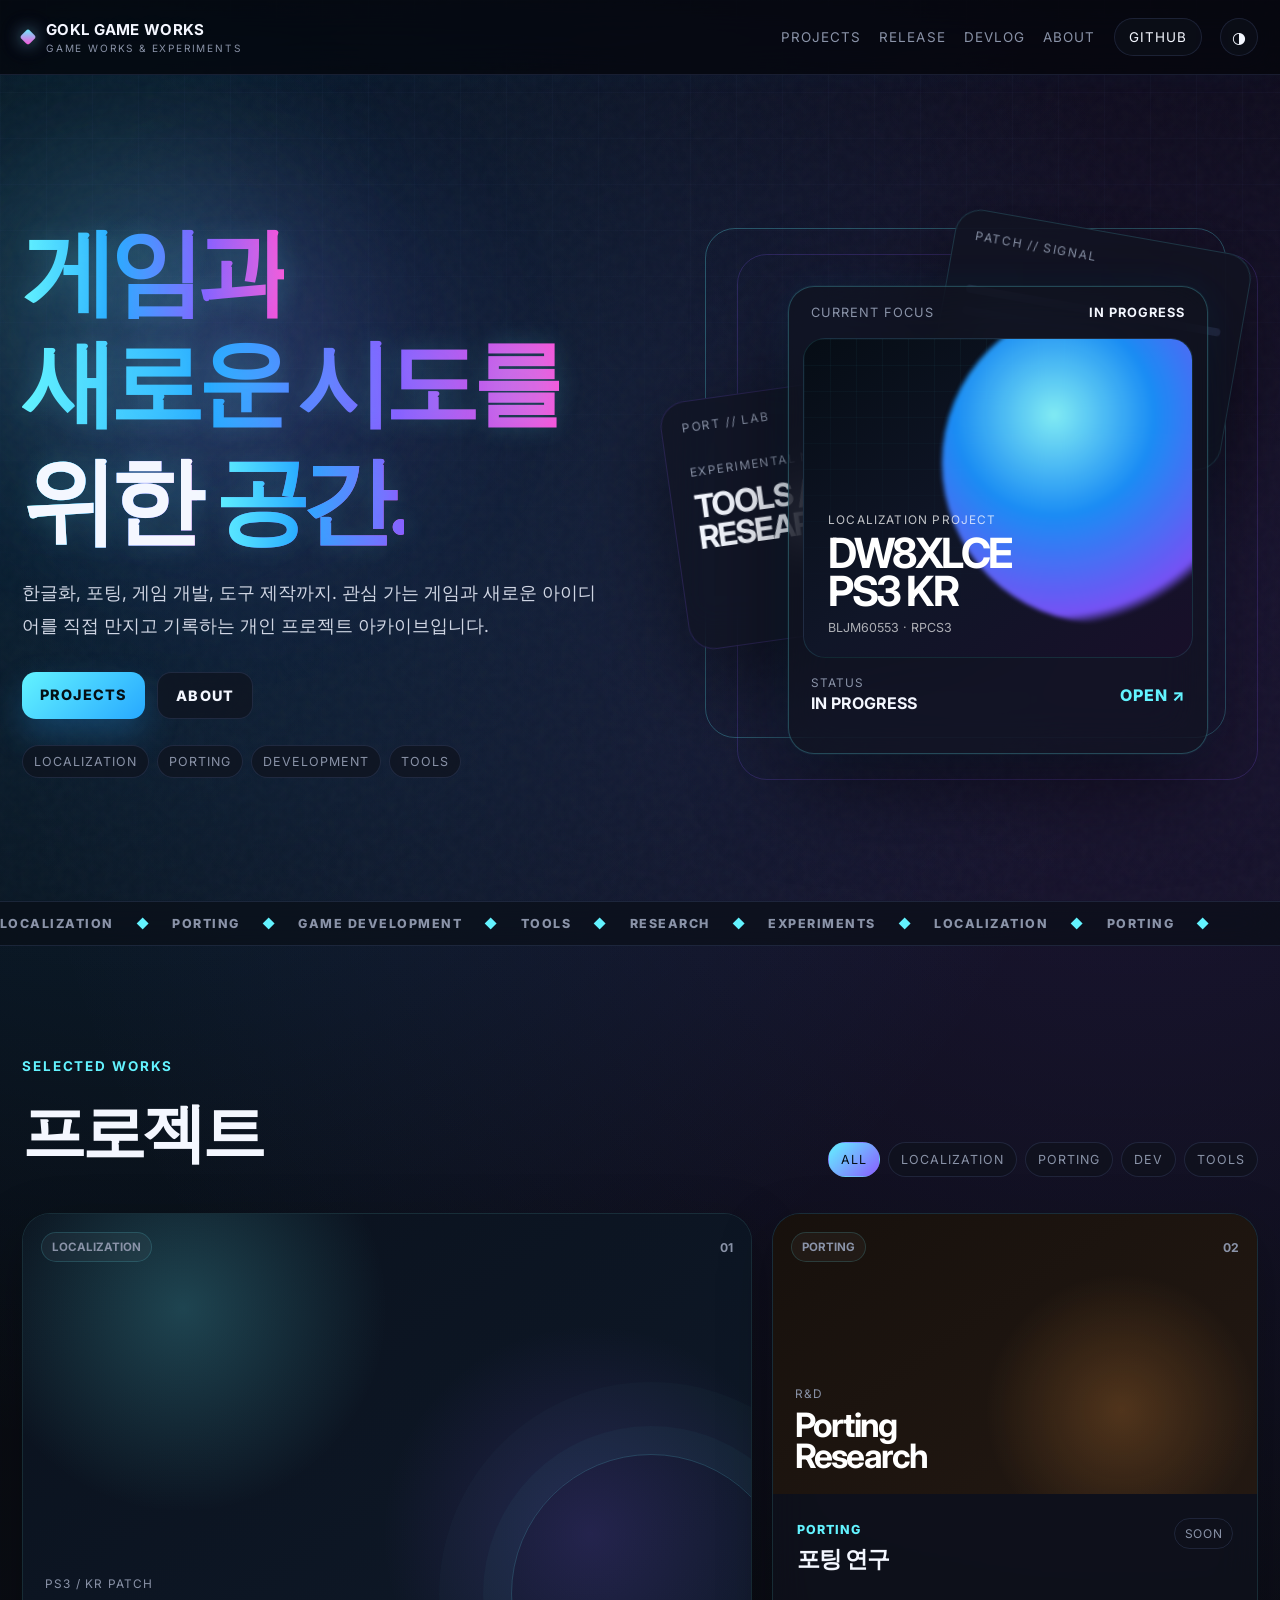
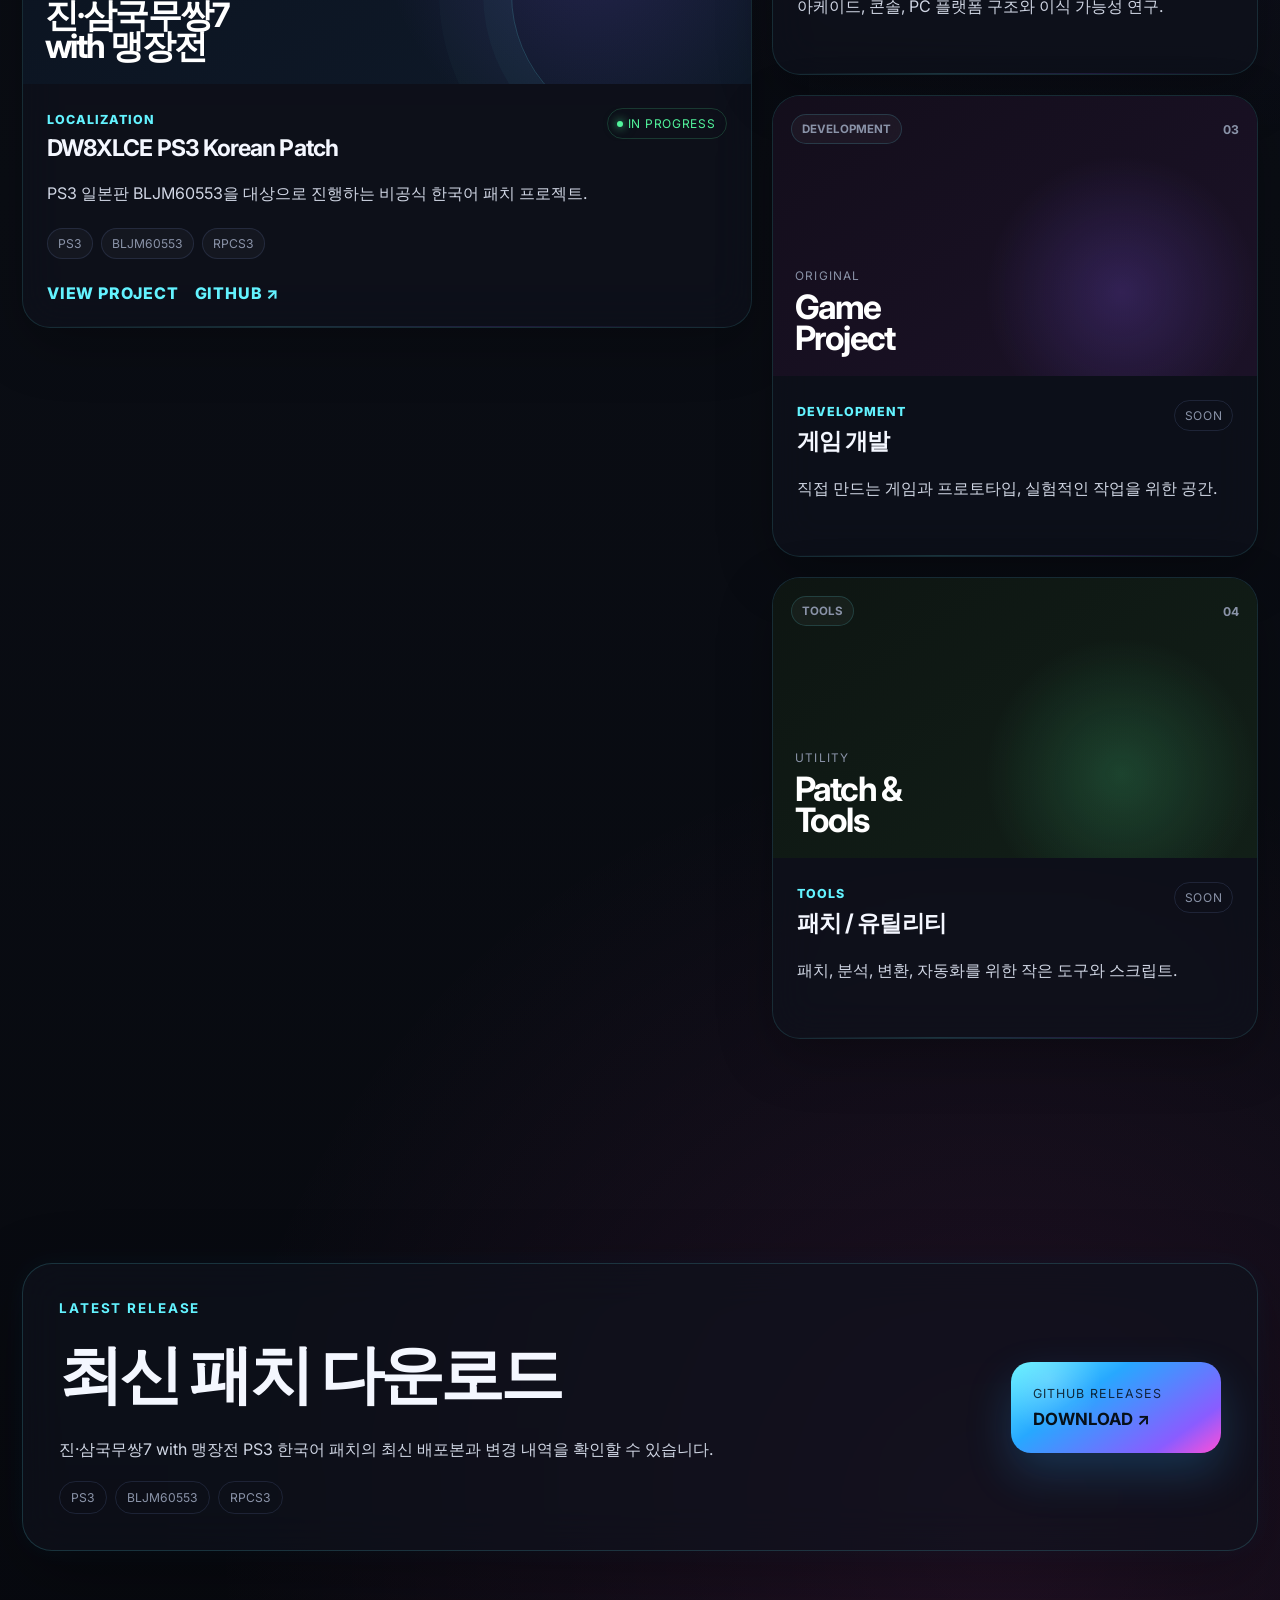
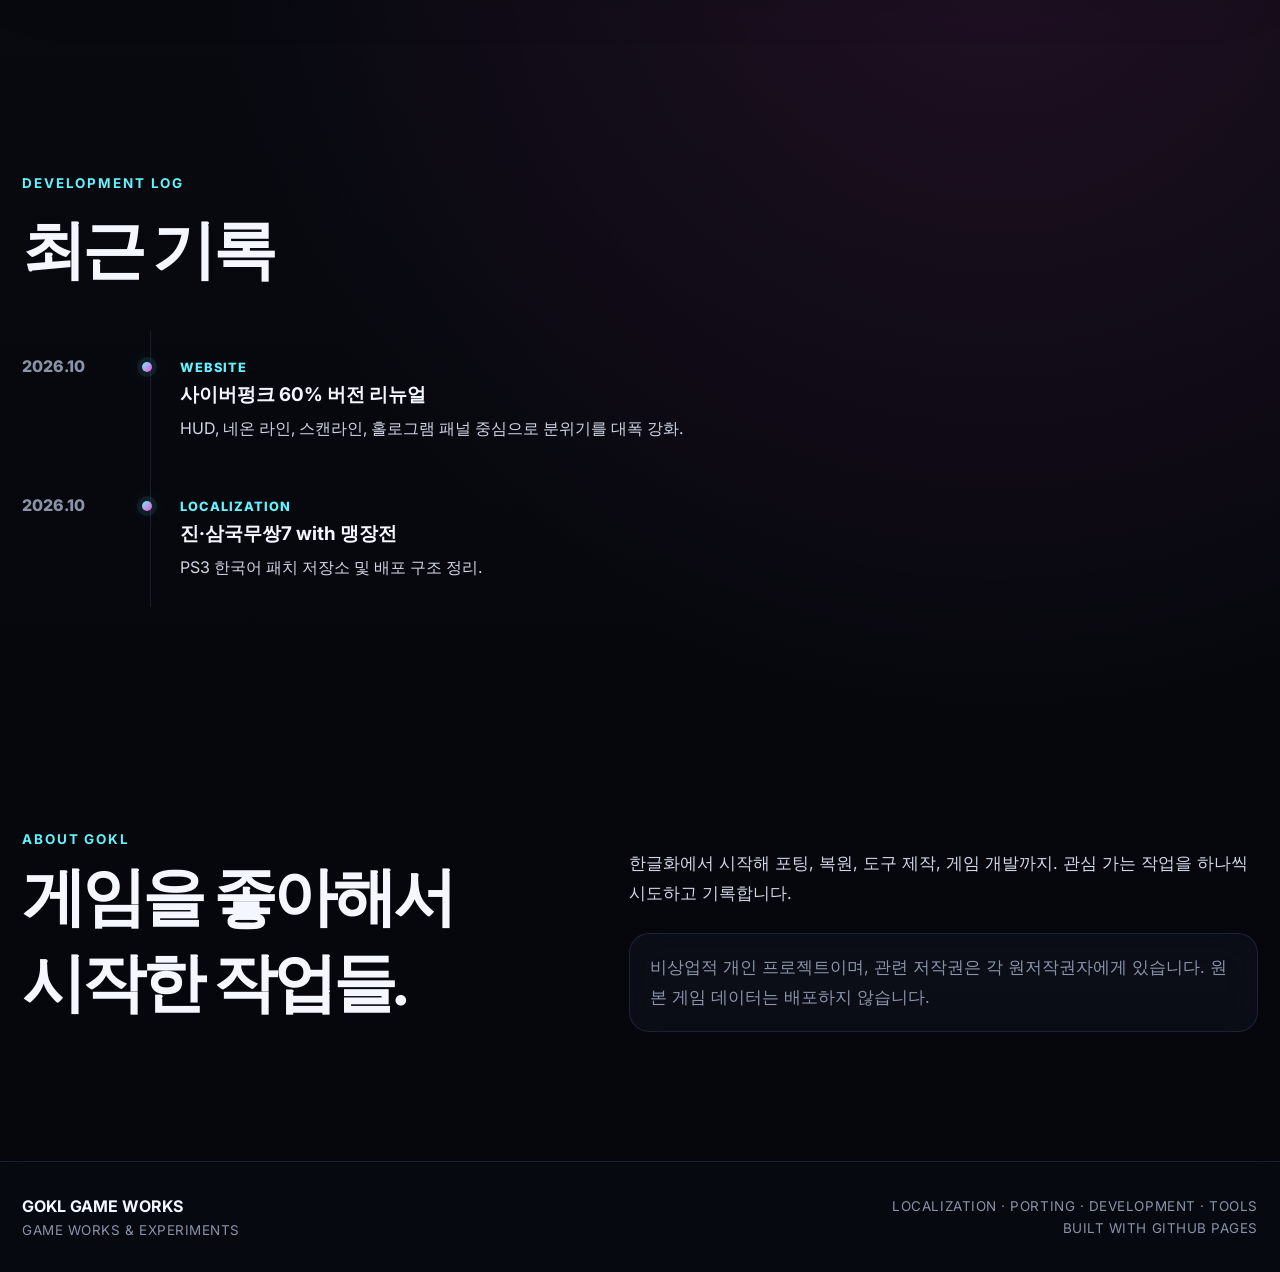
==== index.html @ b517bfa0 "Add files via upload" ====
<!doctype html>
<html lang="ko">
<head>
  <meta charset="utf-8">
  <meta name="viewport" content="width=device-width,initial-scale=1">
  <meta name="description" content="GOKL GAME WORKS — cyberpunk game project archive">
  <title>GOKL GAME WORKS</title>
  <link rel="stylesheet" href="assets/style.css">
</head>
<body>
  <div class="noise"></div>
  <div class="scanlines"></div>
  <div class="grid-bg"></div>
  <div class="ambient ambient-a"></div>
  <div class="ambient ambient-b"></div>

  <header class="site-header">
    <div class="shell nav-wrap">
      <a class="logo" href="#">
        <span class="logo-mark"></span>
        <span class="logo-copy">
          <b>GOKL GAME WORKS</b>
          <small>GAME WORKS & EXPERIMENTS</small>
        </span>
      </a>

      <nav>
        <a href="#projects">PROJECTS</a>
        <a href="#release">RELEASE</a>
        <a href="#devlog">DEVLOG</a>
        <a href="#about">ABOUT</a>
        <a class="github-pill" href="https://github.com/gokl-game-works">GITHUB</a>
        <button class="theme-toggle" id="themeToggle" aria-label="테마 전환">◐</button>
      </nav>
    </div>
  </header>

  <main>
    <section class="hero shell reveal">
      <div class="hero-copy">
<h1 class="main-headline">
          <span class="headline-line">게임과</span>
          <span class="headline-line">새로운 시도를</span>
          <span class="headline-line headline-last"><span class="headline-black">위한</span> <span class="headline-accent">공간.</span></span>
        </h1>
        <p class="hero-desc">
          한글화, 포팅, 게임 개발, 도구 제작까지.
          관심 가는 게임과 새로운 아이디어를 직접 만지고 기록하는
          개인 프로젝트 아카이브입니다.
        </p>

        <div class="hero-actions">
          <a class="cta primary" href="#projects">PROJECTS</a>
          <a class="cta secondary" href="#about">ABOUT</a>
        </div>

        <div class="hero-tags">
          <span>LOCALIZATION</span>
          <span>PORTING</span>
          <span>DEVELOPMENT</span>
          <span>TOOLS</span>
        </div>
      </div>

      <div class="hero-stage" id="heroStage">
        <div class="hud-corners hud-1"></div>
        <div class="hud-corners hud-2"></div>

        <div class="floating-card back-card">
          <div class="card-code">PATCH // SIGNAL</div>
          <div class="back-lines"><i></i><i></i><i></i><i></i></div>
        </div>

        <div class="floating-card mid-card">
          <div class="card-code">PORT // LAB</div>
          <div class="mid-copy">
            <small>EXPERIMENTAL NODE</small>
            <strong>TOOLS /<br>RESEARCH</strong>
          </div>
        </div>

        <div class="floating-card front-card">
          <div class="front-top">
            <span>CURRENT FOCUS</span>
            <b>IN PROGRESS</b>
          </div>

          <div class="front-screen">
            <div class="screen-grid"></div>
            <div class="screen-shine"></div>
            <div class="screen-copy">
              <small>LOCALIZATION PROJECT</small>
              <strong>DW8XLCE<br>PS3 KR</strong>
              <span>BLJM60553 · RPCS3</span>
            </div>
            <div class="screen-orb"></div>
          </div>

          <div class="front-bottom">
            <div class="front-status">
              <span>STATUS</span>
              <b>IN PROGRESS</b>
            </div>
            <a href="projects/dw8xlce.html">OPEN ↗</a>
          </div>
        </div>
      </div>
    </section>

    <section class="marquee-wrap">
      <div class="marquee">
        <span>LOCALIZATION</span><i>◆</i>
        <span>PORTING</span><i>◆</i>
        <span>GAME DEVELOPMENT</span><i>◆</i>
        <span>TOOLS</span><i>◆</i>
        <span>RESEARCH</span><i>◆</i>
        <span>EXPERIMENTS</span><i>◆</i>
        <span>LOCALIZATION</span><i>◆</i>
        <span>PORTING</span><i>◆</i>
      </div>
    </section>

    <section class="projects shell reveal" id="projects">
      <div class="section-head">
        <div>
          <p class="eyebrow">SELECTED WORKS</p>
          <h2>프로젝트</h2>
        </div>
        <div class="filters">
          <button class="active" data-filter="all">ALL</button>
          <button data-filter="localization">LOCALIZATION</button>
          <button data-filter="porting">PORTING</button>
          <button data-filter="development">DEV</button>
          <button data-filter="tools">TOOLS</button>
        </div>
      </div>

      <div class="project-grid">
        <article class="project-card featured tilt-card" data-kind="localization">
          <div class="project-visual visual-blue">
            <div class="visual-top">
              <span class="visual-chip">LOCALIZATION</span>
              <span class="visual-no">01</span>
            </div>
            <div class="visual-hud"></div>
            <div class="visual-copy">
              <small>PS3 / KR PATCH</small>
              <strong>진·삼국무쌍7<br>with 맹장전</strong>
            </div>
          </div>
          <div class="project-content">
            <div class="project-row-top">
              <div>
                <span class="project-type">LOCALIZATION</span>
                <h3>DW8XLCE PS3 Korean Patch</h3>
              </div>
              <span class="status active-status">IN PROGRESS</span>
            </div>

            <p>PS3 일본판 BLJM60553을 대상으로 진행하는 비공식 한국어 패치 프로젝트.</p>

            <div class="project-meta">
              <span>PS3</span>
              <span>BLJM60553</span>
              <span>RPCS3</span>
            </div>

            <div class="project-links">
              <a href="projects/dw8xlce.html">VIEW PROJECT</a>
              <a href="https://github.com/gokl-game-works/dw8xlce-ps3-korean-patch">GITHUB ↗</a>
            </div>
          </div>
        </article>

        <article class="project-card tilt-card" data-kind="porting">
          <div class="project-visual visual-orange">
            <div class="visual-top">
              <span class="visual-chip">PORTING</span>
              <span class="visual-no">02</span>
            </div>
            <div class="visual-copy">
              <small>R&D</small>
              <strong>Porting<br>Research</strong>
            </div>
          </div>
          <div class="project-content compact">
            <div class="project-row-top">
              <div>
                <span class="project-type">PORTING</span>
                <h3>포팅 연구</h3>
              </div>
              <span class="status">SOON</span>
            </div>
            <p>아케이드, 콘솔, PC 플랫폼 구조와 이식 가능성 연구.</p>
          </div>
        </article>

        <article class="project-card tilt-card" data-kind="development">
          <div class="project-visual visual-purple">
            <div class="visual-top">
              <span class="visual-chip">DEVELOPMENT</span>
              <span class="visual-no">03</span>
            </div>
            <div class="visual-copy">
              <small>ORIGINAL</small>
              <strong>Game<br>Project</strong>
            </div>
          </div>
          <div class="project-content compact">
            <div class="project-row-top">
              <div>
                <span class="project-type">DEVELOPMENT</span>
                <h3>게임 개발</h3>
              </div>
              <span class="status">SOON</span>
            </div>
            <p>직접 만드는 게임과 프로토타입, 실험적인 작업을 위한 공간.</p>
          </div>
        </article>

        <article class="project-card tilt-card" data-kind="tools">
          <div class="project-visual visual-green">
            <div class="visual-top">
              <span class="visual-chip">TOOLS</span>
              <span class="visual-no">04</span>
            </div>
            <div class="visual-copy">
              <small>UTILITY</small>
              <strong>Patch &<br>Tools</strong>
            </div>
          </div>
          <div class="project-content compact">
            <div class="project-row-top">
              <div>
                <span class="project-type">TOOLS</span>
                <h3>패치 / 유틸리티</h3>
              </div>
              <span class="status">SOON</span>
            </div>
            <p>패치, 분석, 변환, 자동화를 위한 작은 도구와 스크립트.</p>
          </div>
        </article>
      </div>
    </section>

    <section class="release shell reveal" id="release">
      <div class="release-panel">
        <div class="release-copy">
          <p class="eyebrow">LATEST RELEASE</p>
          <h2>최신 패치 다운로드</h2>
          <p>진·삼국무쌍7 with 맹장전 PS3 한국어 패치의 최신 배포본과 변경 내역을 확인할 수 있습니다.</p>
          <div class="release-meta">
            <span>PS3</span>
            <span>BLJM60553</span>
            <span>RPCS3</span>
          </div>
        </div>

        <a class="release-button" href="https://github.com/gokl-game-works/dw8xlce-ps3-korean-patch/releases/latest">
          <span>GITHUB RELEASES</span>
          <b>DOWNLOAD ↗</b>
        </a>
      </div>
    </section>

    <section class="devlog shell reveal" id="devlog">
      <div class="section-head">
        <div>
          <p class="eyebrow">DEVELOPMENT LOG</p>
          <h2>최근 기록</h2>
        </div>
      </div>

      <div class="timeline">
        <article>
          <time>2026.10</time>
          <div class="timeline-dot"></div>
          <div class="timeline-copy">
            <span>WEBSITE</span>
            <h3>사이버펑크 60% 버전 리뉴얼</h3>
            <p>HUD, 네온 라인, 스캔라인, 홀로그램 패널 중심으로 분위기를 대폭 강화.</p>
          </div>
        </article>

        <article>
          <time>2026.10</time>
          <div class="timeline-dot"></div>
          <div class="timeline-copy">
            <span>LOCALIZATION</span>
            <h3>진·삼국무쌍7 with 맹장전</h3>
            <p>PS3 한국어 패치 저장소 및 배포 구조 정리.</p>
          </div>
        </article>
      </div>
    </section>

    <section class="about shell reveal" id="about">
      <div class="about-title">
        <p class="eyebrow">ABOUT GOKL</p>
        <h2 class="about-headline">
          <span>게임을 좋아해서</span>
          <span>시작한 작업들.</span>
        </h2>
      </div>

      <div class="about-copy">
        <p>
          한글화에서 시작해 포팅, 복원, 도구 제작, 게임 개발까지.
          관심 가는 작업을 하나씩 시도하고 기록합니다.
        </p>
        <p class="legal">
          비상업적 개인 프로젝트이며, 관련 저작권은 각 원저작권자에게 있습니다.
          원본 게임 데이터는 배포하지 않습니다.
        </p>
      </div>
    </section>
  </main>

  <footer class="site-footer">
    <div class="shell footer-wrap">
      <div>
        <b>GOKL GAME WORKS</b>
        <span>GAME WORKS & EXPERIMENTS</span>
      </div>
      <div class="footer-right">
        <span>LOCALIZATION · PORTING · DEVELOPMENT · TOOLS</span>
        <span>BUILT WITH GITHUB PAGES</span>
      </div>
    </div>
  </footer>

  <script src="assets/app.js"></script>
</body>
</html>
---- assets/style.css ----
@import url('https://fonts.googleapis.com/css2?family=Inter:wght@400;500;600;700;800;900&display=swap');

:root{
  --bg:#05060b;
  --bg-2:#0a0d14;
  --surface:rgba(15,18,28,.68);
  --surface-2:rgba(22,26,38,.92);
  --panel:rgba(14,18,27,.82);
  --text:#f4f7ff;
  --soft:#d0d6e4;
  --muted:#8a93a8;
  --line:rgba(125,153,224,.15);
  --cyan:#63f3ff;
  --blue:#27a8ff;
  --purple:#8a5cff;
  --magenta:#ff4fd8;
  --orange:#ff9f43;
  --green:#52f49c;
  --shadow:0 28px 90px rgba(0,0,0,.45);
  --shell:1240px;
}

body.light{
  --bg:#f5f5f7;
  --bg-2:#ffffff;
  --surface:rgba(255,255,255,.72);
  --surface-2:rgba(255,255,255,.92);
  --panel:rgba(255,255,255,.84);
  --text:#111111;
  --soft:#3a3a3c;
  --muted:#77777c;
  --line:rgba(0,0,0,.07);
  --cyan:#5ac8fa;
  --blue:#0071e3;
  --purple:#8e8e93;
  --magenta:#af52de;
  --orange:#ff9f0a;
  --green:#34c759;
  --shadow:0 24px 70px rgba(0,0,0,.08);
}

*{box-sizing:border-box}
html{scroll-behavior:smooth}
body{
  margin:0;
  font-family:"Inter",system-ui,sans-serif;
  color:var(--text);
  background:
    radial-gradient(circle at 12% 10%, rgba(39,168,255,.18), transparent 24%),
    radial-gradient(circle at 88% 14%, rgba(138,92,255,.16), transparent 28%),
    radial-gradient(circle at 78% 70%, rgba(255,79,216,.10), transparent 24%),
    linear-gradient(180deg,var(--bg),var(--bg-2) 40%,var(--bg));
  overflow-x:hidden;
  transition:background .3s,color .3s;
}
a{color:inherit;text-decoration:none}
button{font:inherit}
.shell{width:min(var(--shell),calc(100% - 44px));margin:auto}

.noise,
.scanlines,
.grid-bg,
.ambient{
  position:fixed; inset:0; pointer-events:none;
}
.noise{
  z-index:-1;
  opacity:.03;
  background-image:url("data:image/svg+xml,%3Csvg viewBox='0 0 120 120' xmlns='http://www.w3.org/2000/svg'%3E%3Cfilter id='n'%3E%3CfeTurbulence type='fractalNoise' baseFrequency='.9' numOctaves='2' stitchTiles='stitch'/%3E%3C/filter%3E%3Crect width='100%25' height='100%25' filter='url(%23n)' opacity='.9'/%3E%3C/svg%3E");
}
.scanlines{
  z-index:-2;
  opacity:.10;
  background:repeating-linear-gradient(
    to bottom,
    transparent 0,
    transparent 3px,
    rgba(255,255,255,.018) 4px
  );
}
.grid-bg{
  z-index:-3;
  background-image:
    linear-gradient(rgba(124,153,224,.05) 1px,transparent 1px),
    linear-gradient(90deg,rgba(124,153,224,.05) 1px,transparent 1px);
  background-size:46px 46px;
  mask-image:linear-gradient(180deg, rgba(0,0,0,.75), transparent 80%);
}
.ambient{
  z-index:-4;
  border-radius:50%;
  filter:blur(100px);
  opacity:.32;
}
.ambient-a{
  width:34vw;height:34vw;
  left:-8vw;top:8vh;
  background:radial-gradient(circle,var(--cyan),transparent 65%);
}
.ambient-b{
  width:36vw;height:36vw;
  right:-10vw;top:14vh;
  background:radial-gradient(circle,var(--purple),transparent 65%);
}

.site-header{
  position:sticky;top:0;z-index:100;
  background:color-mix(in srgb,var(--bg) 76%, transparent);
  backdrop-filter:blur(18px) saturate(1.25);
  border-bottom:1px solid var(--line);
}
.nav-wrap{
  min-height:74px;
  display:flex;align-items:center;justify-content:space-between;gap:22px;
}
.logo{display:flex;align-items:center;gap:12px}
.logo-mark{
  width:12px;height:12px;border-radius:3px;
  background:linear-gradient(135deg,var(--cyan),var(--magenta));
  box-shadow:0 0 16px rgba(99,243,255,.5),0 0 24px rgba(255,79,216,.25);
  transform:rotate(45deg);
}
.logo-copy{display:flex;flex-direction:column}
.logo-copy b{
  font-size:.94rem;letter-spacing:.02em;
}
.logo-copy small{
  color:var(--muted);font-size:.63rem;letter-spacing:.18em;margin-top:3px;
}
nav{display:flex;align-items:center;gap:18px;flex-wrap:wrap}
nav a{font-size:.84rem;color:var(--muted);letter-spacing:.08em}
nav a:hover{color:var(--text)}
.github-pill,.theme-toggle{
  border:1px solid var(--line);
  background:var(--surface);
  backdrop-filter:blur(18px);
}
.github-pill{
  padding:10px 14px;border-radius:999px;color:var(--text)!important;
}
.theme-toggle{
  width:38px;height:38px;border-radius:50%;color:var(--text);cursor:pointer;
}

.hero{
  min-height:calc(100vh - 74px);
  display:grid;
  grid-template-columns:1fr 1fr;
  align-items:center;
  gap:66px;
  padding:86px 0 82px;
}
.eyebrow{
  margin:0 0 16px;
  color:var(--cyan);
  font-size:.84rem;
  font-weight:700;
  letter-spacing:.14em;
}
.hero h1{
  margin:0;
  font-size:clamp(3.7rem,7.4vw,6.8rem);
  line-height:.90;
  letter-spacing:-.08em;
}
.hero h1 span{
  background:linear-gradient(90deg,var(--cyan),var(--blue) 35%,var(--purple) 70%,var(--magenta));
  -webkit-background-clip:text;
  background-clip:text;
  color:transparent;
  text-shadow:0 0 24px rgba(99,243,255,.18);
}
.hero-desc{
  margin:28px 0 0;
  max-width:720px;
  color:var(--soft);
  font-size:1.1rem;
  line-height:1.88;
}
.hero-actions{display:flex;gap:12px;flex-wrap:wrap;margin-top:30px}
.cta{
  padding:14px 18px;border-radius:14px;font-weight:800;font-size:.9rem;
  letter-spacing:.08em;
  transition:transform .18s ease, box-shadow .18s ease;
}
.cta.primary{
  color:#051015;
  background:linear-gradient(135deg,var(--cyan),var(--blue));
  box-shadow:0 16px 34px rgba(39,168,255,.26);
}
.cta.secondary{
  color:var(--text);
  background:var(--surface);
  border:1px solid var(--line);
  backdrop-filter:blur(18px);
}
.hero-tags{
  display:flex;gap:8px;flex-wrap:wrap;
  margin-top:26px;
}
.hero-tags span{
  padding:8px 11px;
  border-radius:999px;
  border:1px solid var(--line);
  background:var(--surface);
  color:var(--muted);
  font-size:.78rem;
  letter-spacing:.08em;
  backdrop-filter:blur(16px);
}

.hero-stage{
  position:relative;
  min-height:570px;
  perspective:1200px;
}
.hud-corners{
  position:absolute;
  border:1px solid rgba(99,243,255,.28);
  border-radius:30px;
  pointer-events:none;
}
.hud-1{inset:18px 32px 42px 32px}
.hud-2{inset:44px 0 0 64px;border-color:rgba(138,92,255,.22)}
.floating-card{
  position:absolute;
  border:1px solid rgba(99,243,255,.16);
  background:var(--surface);
  backdrop-filter:blur(24px) saturate(1.2);
  border-radius:26px;
  box-shadow:var(--shadow);
  overflow:hidden;
  transition:transform .2s ease, translate .2s ease;
}
.back-card{
  width:300px;height:220px;right:20px;top:20px;transform:rotate(10deg);
}
.mid-card{
  width:340px;height:250px;left:0;top:170px;transform:rotate(-8deg);
  border-color:rgba(138,92,255,.18);
}
.front-card{
  width:420px;height:468px;right:50px;top:76px;z-index:4;
  border-color:rgba(99,243,255,.24);
  box-shadow:0 0 0 1px rgba(99,243,255,.04),0 28px 90px rgba(0,0,0,.55),0 0 40px rgba(39,168,255,.09);
}
.card-code{
  padding:18px 20px 0;
  color:var(--muted);
  font-size:.75rem;
  letter-spacing:.14em;
}
.back-lines{padding:28px 20px}
.back-lines i{
  display:block;height:8px;border-radius:999px;background:var(--line);margin:14px 0;
}
.back-lines i:nth-child(2){width:76%}
.back-lines i:nth-child(3){width:58%}
.back-lines i:nth-child(4){width:84%}
.mid-copy{padding:26px 22px}
.mid-copy small{
  color:var(--muted);font-size:.74rem;letter-spacing:.12em;
}
.mid-copy strong{
  display:block;margin-top:12px;
  font-size:2rem;line-height:.96;letter-spacing:-.05em;
}
.front-top{
  display:flex;justify-content:space-between;align-items:center;
  padding:18px 22px;
  color:var(--muted);
  font-size:.8rem;
  letter-spacing:.08em;
}
.front-top b{color:var(--text)}
.front-screen{
  position:relative;
  height:320px;
  margin:0 14px;
  border-radius:22px;
  overflow:hidden;
  background:
    linear-gradient(145deg,#060d15,#101628 54%,#180f29);
  border:1px solid rgba(99,243,255,.12);
}
.screen-grid{
  position:absolute;inset:0;
  background-image:
    linear-gradient(rgba(99,243,255,.05) 1px,transparent 1px),
    linear-gradient(90deg,rgba(99,243,255,.05) 1px,transparent 1px);
  background-size:26px 26px;
  mask-image:linear-gradient(180deg,rgba(0,0,0,.75),transparent 90%);
}
.screen-shine{
  position:absolute;inset:0;
  background:linear-gradient(120deg,transparent 20%,rgba(255,255,255,.12) 45%,transparent 62%);
  transform:translateX(-120%);
  animation:shine 6s ease-in-out infinite;
}
@keyframes shine{
  0%,18%{transform:translateX(-120%)}
  58%,100%{transform:translateX(130%)}
}
.screen-copy{
  position:absolute;left:24px;bottom:22px;z-index:3;color:white;
}
.screen-copy small{
  display:block;opacity:.74;font-size:.74rem;letter-spacing:.1em;margin-bottom:8px;
}
.screen-copy strong{
  display:block;font-size:2.6rem;line-height:.90;letter-spacing:-.06em;
}
.screen-copy span{
  display:block;margin-top:10px;font-size:.78rem;opacity:.65;
}
.screen-orb{
  position:absolute;right:-70px;top:-36px;
  width:320px;height:320px;border-radius:50%;
  background:
    radial-gradient(circle at 35% 35%, #88f7ff 0, #1b93ff 34%, #7b55ff 68%, transparent 72%);
  filter:blur(2px);
  opacity:.95;
}
.front-bottom{
  display:flex;align-items:center;justify-content:space-between;
  padding:18px 22px 22px;
}
.front-status{display:flex;flex-direction:column;gap:3px}
.front-status span{
  font-size:.74rem;color:var(--muted);letter-spacing:.08em;
}
.front-bottom a{
  color:var(--cyan);font-weight:800;letter-spacing:.06em;
}

.marquee-wrap{
  width:100vw;margin-left:calc(50% - 50vw);
  border-top:1px solid var(--line);
  border-bottom:1px solid var(--line);
  background:rgba(10,14,22,.65);
  backdrop-filter:blur(18px);
  overflow:hidden;
}
.marquee{
  width:max-content;
  display:flex;align-items:center;gap:22px;
  padding:14px 0;
  color:var(--muted);
  font-size:.78rem;
  font-weight:800;
  letter-spacing:.12em;
  animation:marquee 30s linear infinite;
}
.marquee i{font-style:normal;color:var(--cyan)}
@keyframes marquee{to{transform:translateX(-50%)}}

.projects,.release,.devlog,.about{
  padding:112px 0;
}
.section-head{
  display:flex;align-items:flex-end;justify-content:space-between;gap:22px;
  margin-bottom:36px;
}
.section-head h2,.release h2,.about h2{
  margin:0;
  font-size:clamp(2.8rem,5vw,4.3rem);
  letter-spacing:-.06em;
}
.filters{
  display:flex;gap:8px;flex-wrap:wrap;
}
.filters button{
  padding:9px 12px;
  border-radius:999px;
  border:1px solid var(--line);
  background:var(--surface);
  color:var(--muted);
  cursor:pointer;
  letter-spacing:.08em;
  font-size:.78rem;
  backdrop-filter:blur(16px);
}
.filters button.active,
.filters button:hover{
  background:linear-gradient(135deg,var(--cyan),var(--purple));
  color:#061018;
}

.project-grid{
  display:grid;
  grid-template-columns:1.2fr .8fr;
  gap:20px;
}
.project-card{
  border-radius:28px;
  overflow:hidden;
  border:1px solid var(--line);
  background:var(--surface);
  backdrop-filter:blur(20px);
  box-shadow:0 18px 54px rgba(0,0,0,.25);
  transition:transform .2s ease, box-shadow .2s ease, border-color .2s ease;
  transform-style:preserve-3d;
}
.project-card:hover{
  border-color:rgba(99,243,255,.28);
  box-shadow:0 18px 60px rgba(0,0,0,.35),0 0 26px rgba(39,168,255,.08);
}
.featured{grid-row:span 3}
.project-visual{
  position:relative;
  height:280px;
  overflow:hidden;
}
.featured .project-visual{height:470px}
.visual-blue{
  background:
    radial-gradient(circle at 22% 20%, rgba(99,243,255,.22), transparent 30%),
    radial-gradient(circle at 78% 68%, rgba(138,92,255,.18), transparent 32%),
    linear-gradient(145deg, rgba(10,18,30,.92), rgba(15,26,42,.96));
}
.visual-orange{
  background:
    radial-gradient(circle at 72% 70%, rgba(255,159,67,.22), transparent 34%),
    linear-gradient(145deg, rgba(24,17,12,.92), rgba(36,25,18,.96));
}
.visual-purple{
  background:
    radial-gradient(circle at 72% 70%, rgba(138,92,255,.22), transparent 34%),
    linear-gradient(145deg, rgba(20,14,28,.92), rgba(28,18,40,.96));
}
.visual-green{
  background:
    radial-gradient(circle at 72% 70%, rgba(82,244,156,.18), transparent 34%),
    linear-gradient(145deg, rgba(14,22,18,.92), rgba(18,32,24,.96));
}
.visual-top{
  display:flex;justify-content:space-between;align-items:center;
  padding:18px 18px 0;
}
.visual-chip{
  padding:7px 10px;border-radius:999px;
  border:1px solid rgba(99,243,255,.16);
  color:var(--muted);font-size:.72rem;font-weight:700;
  background:rgba(255,255,255,.04);
  backdrop-filter:blur(16px);
}
.visual-no{
  color:var(--muted);font-size:.76rem;font-weight:700;
}
.visual-hud{
  position:absolute;right:-40px;bottom:-50px;
  width:280px;height:280px;border-radius:50%;
  border:1px solid rgba(99,243,255,.18);
  box-shadow:0 0 0 28px rgba(99,243,255,.03),0 0 0 72px rgba(99,243,255,.018);
}
.visual-copy{
  position:absolute;left:22px;bottom:22px;
}
.visual-copy small{
  display:block;margin-bottom:8px;color:var(--muted);font-size:.74rem;letter-spacing:.1em;
}
.visual-copy strong{
  display:block;color:#fff;
  font-size:2.1rem;line-height:.94;letter-spacing:-.055em;
}
.project-content{padding:24px}
.project-content.compact{min-height:180px}
.project-row-top{
  display:flex;align-items:flex-start;justify-content:space-between;gap:16px;
}
.project-type{
  color:var(--cyan);font-size:.78rem;font-weight:800;letter-spacing:.08em;
}
.project-row-top h3{
  margin:6px 0 0;font-size:1.44rem;letter-spacing:-.04em;
}
.status{
  padding:7px 10px;border-radius:999px;
  border:1px solid var(--line);
  color:var(--muted);font-size:.75rem;letter-spacing:.06em;
}
.active-status{
  color:var(--green);
  border-color:rgba(82,244,156,.18);
}
.project-content p{
  margin:18px 0 0;
  color:var(--soft);
  line-height:1.72;
}
.project-meta{
  display:flex;gap:8px;flex-wrap:wrap;margin-top:20px;
}
.project-meta span{
  padding:7px 10px;border-radius:999px;
  border:1px solid var(--line);
  background:rgba(255,255,255,.03);
  color:var(--muted);font-size:.76rem;
}
.project-links{
  display:flex;gap:16px;flex-wrap:wrap;margin-top:24px;
}
.project-links a{
  color:var(--cyan);
  font-weight:800;
  letter-spacing:.05em;
}

.release-panel{
  display:grid;
  grid-template-columns:1fr auto;
  gap:28px;align-items:center;
  padding:36px;
  border-radius:30px;
  border:1px solid rgba(99,243,255,.16);
  background:var(--surface);
  backdrop-filter:blur(22px);
  box-shadow:0 20px 70px rgba(0,0,0,.28),0 0 22px rgba(39,168,255,.05);
}
.release-copy p:not(.eyebrow){
  color:var(--soft);
  line-height:1.75;
}
.release-meta{
  display:flex;gap:8px;flex-wrap:wrap;margin-top:18px;
}
.release-meta span{
  padding:8px 11px;border-radius:999px;border:1px solid var(--line);
  color:var(--muted);font-size:.76rem;
}
.release-button{
  min-width:210px;padding:24px 22px;border-radius:20px;
  background:
    radial-gradient(circle at 18% 20%, rgba(255,255,255,.18), transparent 28%),
    linear-gradient(145deg,var(--cyan),var(--blue) 35%,var(--purple) 80%,var(--magenta));
  color:#071019;
  box-shadow:0 20px 45px rgba(39,168,255,.22);
  transition:transform .18s ease;
}
.release-button span{display:block;font-size:.78rem;opacity:.84;letter-spacing:.08em}
.release-button b{display:block;margin-top:8px;font-size:1.05rem}

.timeline{position:relative}
.timeline:before{
  content:"";
  position:absolute;left:128px;top:0;bottom:0;width:1px;background:var(--line);
}
.timeline article{
  display:grid;grid-template-columns:100px 18px 1fr;
  gap:20px;padding:26px 0;transition:transform .18s ease;
}
.timeline article:hover{transform:translateX(6px)}
.timeline time{color:var(--muted);font-weight:800}
.timeline-dot{
  width:10px;height:10px;border-radius:50%;
  margin-top:6px;
  background:linear-gradient(135deg,var(--cyan),var(--magenta));
  box-shadow:0 0 0 5px rgba(99,243,255,.08),0 0 18px rgba(99,243,255,.22);
}
.timeline-copy span{
  color:var(--cyan);font-size:.8rem;font-weight:800;letter-spacing:.08em;
}
.timeline-copy h3{
  margin:6px 0 7px;font-size:1.18rem;
}
.timeline-copy p{
  margin:0;color:var(--soft);line-height:1.72;
}

.about{
  display:grid;
  grid-template-columns:.92fr 1.08fr;
  gap:72px;align-items:start;
}
.about-copy{
  color:var(--soft);
  font-size:1.04rem;
  line-height:1.84;
}
.legal{
  margin-top:24px;
  padding:18px 20px;
  border-radius:20px;
  border:1px solid var(--line);
  background:var(--surface);
  backdrop-filter:blur(18px);
  color:var(--muted);
}

.site-footer{
  border-top:1px solid var(--line);
  background:rgba(8,11,18,.74);
  backdrop-filter:blur(18px);
}
.footer-wrap{
  min-height:110px;
  display:flex;align-items:center;justify-content:space-between;gap:24px;
}
.footer-wrap div{display:flex;flex-direction:column;gap:6px}
.footer-wrap span{color:var(--muted);font-size:.84rem;letter-spacing:.04em}
.footer-right{text-align:right}

.reveal{
  opacity:0;transform:translateY(24px);
  transition:opacity .7s ease,transform .7s ease;
}
.reveal.visible{opacity:1;transform:none}

@media(max-width:1020px){
  .hero{grid-template-columns:1fr}
  .project-grid{grid-template-columns:1fr}
  .featured{grid-row:auto}
  .featured .project-visual{height:360px}
  .release-panel{grid-template-columns:1fr}
  .about{grid-template-columns:1fr}
}
@media(max-width:720px){
  .shell{width:min(var(--shell),calc(100% - 28px))}
  nav a:not(.github-pill){display:none}
  .hero{min-height:auto;padding-top:60px;gap:40px}
  .hero h1{font-size:3.25rem}
  .hero-desc{font-size:1.02rem}
  .hero-stage{min-height:430px}
  .front-card{width:315px;height:400px;right:0;top:40px}
  .mid-card{width:260px;height:215px;left:0;top:150px}
  .back-card{width:240px;height:180px;right:-10px}
  .front-screen{height:255px}
  .screen-copy strong{font-size:2rem}
  .projects,.release,.devlog,.about{padding:78px 0}
  .section-head{flex-direction:column;align-items:flex-start}
  .timeline:before{left:87px}
  .timeline article{grid-template-columns:65px 14px 1fr;gap:12px}
  .footer-wrap{padding:24px 0;flex-direction:column;align-items:flex-start}
  .footer-right{text-align:left}
}


/* Dual-theme refinement
   Light = Apple-inspired minimal
   Dark = cyberpunk HUD */
body.light{
  background:
    radial-gradient(circle at 18% 0%, rgba(90,200,250,.14), transparent 28%),
    radial-gradient(circle at 82% 8%, rgba(0,113,227,.08), transparent 30%),
    linear-gradient(180deg,#f5f5f7,#ffffff 52%,#f5f5f7);
}
body.light .noise{opacity:.008}
body.light .scanlines{opacity:0}
body.light .grid-bg{
  opacity:.28;
  background-image:
    linear-gradient(rgba(0,0,0,.025) 1px,transparent 1px),
    linear-gradient(90deg,rgba(0,0,0,.025) 1px,transparent 1px);
}
body.light .ambient{opacity:.18;filter:blur(120px)}
body.light .site-header{
  background:rgba(245,245,247,.78);
  border-bottom:1px solid rgba(0,0,0,.055);
  box-shadow:none;
}
body.light .logo-mark{
  background:linear-gradient(135deg,#0071e3,#5ac8fa);
  box-shadow:0 0 18px rgba(0,113,227,.20);
}
body.light .logo-copy small{
  letter-spacing:.12em;
}
body.light .github-pill,
body.light .theme-toggle,
body.light .hero-tags span,
body.light .filters button,
body.light .cta.secondary{
  background:rgba(255,255,255,.74);
  box-shadow:0 6px 22px rgba(0,0,0,.035);
}
body.light .hero h1 span{
  background:linear-gradient(90deg,#0071e3,#5ac8fa);
  -webkit-background-clip:text;
  background-clip:text;
  color:transparent;
  text-shadow:none;
}
body.light .eyebrow{
  letter-spacing:.06em;
}
body.light .hero-stage .hud-corners{
  border-color:rgba(0,113,227,.11);
}
body.light .hud-2{border-color:rgba(142,142,147,.10)}
body.light .floating-card{
  border-color:rgba(0,0,0,.06);
  background:rgba(255,255,255,.72);
  box-shadow:0 28px 80px rgba(22,36,68,.10);
}
body.light .front-card{
  border-color:rgba(0,113,227,.10);
  box-shadow:0 30px 80px rgba(28,54,90,.13);
}
body.light .front-screen{
  background:
    radial-gradient(circle at 75% 22%,rgba(90,200,250,.24),transparent 34%),
    linear-gradient(145deg,#f2f8ff,#dfeeff 58%,#f7f7fb);
  border-color:rgba(0,113,227,.10);
}
body.light .screen-grid{opacity:.18}
body.light .screen-copy{color:#111}
body.light .screen-copy small,
body.light .screen-copy span{opacity:.62}
body.light .screen-orb{
  opacity:.52;
  filter:blur(8px);
  background:
    radial-gradient(circle at 35% 35%, #9be8ff 0, #69bfff 34%, #a88cff 68%, transparent 72%);
}
body.light .marquee-wrap{
  background:rgba(255,255,255,.66);
}
body.light .project-card{
  background:rgba(255,255,255,.74);
  box-shadow:0 18px 48px rgba(0,0,0,.05);
}
body.light .project-card:hover{
  border-color:rgba(0,113,227,.12);
  box-shadow:0 28px 70px rgba(0,0,0,.09);
}
body.light .visual-blue{
  background:
    radial-gradient(circle at 22% 20%, rgba(90,200,250,.28), transparent 30%),
    radial-gradient(circle at 78% 68%, rgba(175,82,222,.10), transparent 32%),
    linear-gradient(145deg,#f7fbff,#eaf3ff);
}
body.light .visual-orange{
  background:linear-gradient(145deg,#fffaf2,#fff1da);
}
body.light .visual-purple{
  background:linear-gradient(145deg,#fbf7ff,#efe6ff);
}
body.light .visual-green{
  background:linear-gradient(145deg,#f3fbf5,#e5f7ea);
}
body.light .visual-copy strong{color:#111}
body.light .visual-chip{
  background:rgba(255,255,255,.62);
  border-color:rgba(0,0,0,.06);
}
body.light .release-panel,
body.light .legal{
  background:rgba(255,255,255,.72);
  border-color:rgba(0,0,0,.06);
  box-shadow:0 20px 60px rgba(0,0,0,.06);
}
body.light .release-button{
  background:linear-gradient(145deg,#0071e3,#5ac8fa);
  color:white;
}
body.light .site-footer{
  background:rgba(255,255,255,.66);
}
body:not(.light) .site-header{
  box-shadow:0 0 30px rgba(39,168,255,.035);
}
body:not(.light) .logo-copy b{
  text-shadow:0 0 18px rgba(99,243,255,.08);
}
body:not(.light) .project-card:hover{
  box-shadow:
    0 18px 60px rgba(0,0,0,.42),
    0 0 30px rgba(39,168,255,.10);
}
body:not(.light) .release-panel{
  box-shadow:
    0 20px 70px rgba(0,0,0,.32),
    0 0 26px rgba(39,168,255,.06);
}


/* Headline spacing refinement */
.main-headline{
  display:flex;
  flex-direction:column;
  align-items:flex-start;
  gap:.16em;
  margin:0;
  max-width:none;
  font-size:clamp(3.35rem,7vw,6.35rem);
  line-height:.94;
  letter-spacing:-.07em;
}
.main-headline .headline-line{
  display:block;
  white-space:nowrap;
}
.main-headline .headline-last{
  display:flex;
  align-items:baseline;
  gap:.18em;
  margin-top:.08em;
}
.main-headline .headline-black{
  color:var(--text);
}
.main-headline .headline-accent{
  background:linear-gradient(90deg,var(--blue),var(--cyan));
  -webkit-background-clip:text;
  background-clip:text;
  color:transparent;
}

body:not(.light) .main-headline .headline-accent{
  background:linear-gradient(90deg,var(--cyan),var(--blue) 45%,var(--purple));
  -webkit-background-clip:text;
  background-clip:text;
  color:transparent;
  text-shadow:0 0 24px rgba(99,243,255,.16);
}

.about-headline{
  display:flex;
  flex-direction:column;
  align-items:flex-start;
  gap:.20em;
  margin:0;
  font-size:clamp(2.6rem,5.3vw,4.55rem);
  line-height:1.04;
  letter-spacing:-.055em;
}
.about-headline span{
  display:block;
  white-space:nowrap;
}
.about-headline span:last-child{
  margin-top:.10em;
}

@media(max-width:900px){
  .main-headline{
    font-size:clamp(3rem,10vw,5rem);
    gap:.14em;
  }
  .main-headline .headline-line{
    white-space:normal;
  }
  .main-headline .headline-last{
    flex-wrap:wrap;
  }
  .about-headline span{
    white-space:normal;
  }
}

@media(max-width:620px){
  .main-headline{
    font-size:clamp(2.8rem,13vw,4rem);
    line-height:.98;
  }
  .main-headline .headline-last{
    display:block;
    margin-top:.12em;
  }
  .main-headline .headline-black,
  .main-headline .headline-accent{
    display:inline;
  }
}


/* Light mode: neutral Apple-like header / typography */
body.light .site-header{
  background:rgba(248,248,250,.84);
  border-bottom:1px solid rgba(0,0,0,.055);
}

body.light .logo-copy b,
body.light .logo-text,
body.light .logo{
  color:#111111;
}

body.light .logo-copy small{
  color:#7a7a80;
}

body.light nav a{
  color:#5f6368;
}

body.light nav a:hover{
  color:#111111;
}

body.light .github-pill{
  color:#111111 !important;
  background:rgba(255,255,255,.82);
  border-color:rgba(0,0,0,.07);
}

body.light .theme-toggle{
  color:#222222;
  background:rgba(255,255,255,.82);
  border-color:rgba(0,0,0,.07);
}

body.light .eyebrow{
  color:#6e737b;
}

body.light .project-type,
body.light .timeline-copy span{
  color:#5d6672;
}

body.light .hero-meta span,
body.light .hero-tags span{
  color:#5f6670;
}

body.light .main-headline .headline-accent{
  background:linear-gradient(90deg,#0071e3,#4aa6ff);
  -webkit-background-clip:text;
  background-clip:text;
  color:transparent;
}

/* Keep blue as accent, not dominant */
body.light .cta.primary{
  background:#111111;
  color:#ffffff;
  box-shadow:0 12px 28px rgba(0,0,0,.12);
}

body.light .release-button{
  background:linear-gradient(145deg,#1f1f22,#3b3b40);
  color:#ffffff;
  box-shadow:0 16px 36px rgba(0,0,0,.12);
}

body.light .logo-mark{
  background:linear-gradient(135deg,#111111,#7a7a80);
  box-shadow:0 0 12px rgba(0,0,0,.08);
}


/* Fix: light mode hero headline should be mostly black, with only the final accent blue */
body.light .main-headline,
body.light .main-headline .headline-line,
body.light .main-headline .headline-black{
  color:#111111 !important;
}

body.light .main-headline .headline-line{
  background:none !important;
  -webkit-background-clip:initial !important;
  background-clip:initial !important;
  text-shadow:none !important;
}

body.light .main-headline .headline-last{
  color:#111111 !important;
}

body.light .main-headline .headline-last .headline-black{
  color:#111111 !important;
}

body.light .main-headline .headline-last .headline-accent{
  background:linear-gradient(90deg,#0071e3,#4aa6ff) !important;
  -webkit-background-clip:text !important;
  background-clip:text !important;
  color:transparent !important;
  text-shadow:none !important;
}

/* Prevent generic hero h1 light-mode accent rules from tinting the whole headline */
body.light .hero h1{
  color:#111111;
}

body.light .hero h1 span:not(.headline-accent){
  color:#111111 !important;
  background:none !important;
  -webkit-background-clip:initial !important;
  background-clip:initial !important;
}


/* ===========================
   PROJECT MOTION SYSTEM
   Light = Apple clean
   Dark  = Cyberpunk reactive
   =========================== */

.project-card{
  position:relative;
  isolation:isolate;
  opacity:1;
  transform:translateY(0);
  transition:
    transform .38s cubic-bezier(.2,.8,.2,1),
    opacity .38s ease,
    box-shadow .38s ease,
    border-color .38s ease,
    filter .38s ease;
  will-change:transform;
}

.project-card::before{
  content:"";
  position:absolute;
  inset:0;
  border-radius:inherit;
  pointer-events:none;
  opacity:0;
  transition:opacity .28s ease;
  z-index:0;
}

.project-card > *{
  position:relative;
  z-index:1;
}

.project-card.card-enter{
  opacity:0;
  transform:translateY(18px) scale(.992);
}

.project-card.card-enter.card-enter-active{
  opacity:1;
  transform:translateY(0) scale(1);
}

/* Light mode: restrained Apple-like motion */
body.light .project-card:hover{
  transform:translateY(-3px);
  box-shadow:0 22px 50px rgba(0,0,0,.08);
  border-color:rgba(0,0,0,.09);
}

body.light .project-card::before{
  background:
    radial-gradient(
      420px circle at var(--mx,50%) var(--my,50%),
      rgba(0,113,227,.045),
      transparent 42%
    );
}

body.light .project-card:hover::before{
  opacity:1;
}

body.light .project-visual{
  transition:transform .5s cubic-bezier(.2,.8,.2,1);
}

body.light .project-card:hover .project-visual{
  transform:scale(1.008);
}

/* Dark mode: cyberpunk reactive glow */
body:not(.light) .project-card{
  border-color:rgba(99,243,255,.12);
}

body:not(.light) .project-card::before{
  background:
    radial-gradient(
      360px circle at var(--mx,50%) var(--my,50%),
      rgba(99,243,255,.15),
      transparent 38%
    ),
    radial-gradient(
      460px circle at calc(var(--mx,50%) + 12%) calc(var(--my,50%) + 8%),
      rgba(138,92,255,.11),
      transparent 48%
    );
  mix-blend-mode:screen;
}

body:not(.light) .project-card:hover::before{
  opacity:1;
}

body:not(.light) .project-card:hover{
  border-color:rgba(99,243,255,.30);
  box-shadow:
    0 24px 70px rgba(0,0,0,.48),
    0 0 30px rgba(39,168,255,.11),
    0 0 70px rgba(138,92,255,.06);
}

body:not(.light) .project-card:hover .visual-chip{
  border-color:rgba(99,243,255,.28);
  color:var(--cyan);
  box-shadow:0 0 14px rgba(99,243,255,.08);
}

body:not(.light) .project-visual::after{
  content:"";
  position:absolute;
  inset:0;
  pointer-events:none;
  background:
    linear-gradient(
      110deg,
      transparent 20%,
      rgba(99,243,255,.06) 38%,
      rgba(255,79,216,.045) 50%,
      transparent 68%
    );
  transform:translateX(-110%);
  transition:transform .8s ease;
}

body:not(.light) .project-card:hover .project-visual::after{
  transform:translateX(110%);
}

/* Status pulse */
.active-status{
  position:relative;
  padding-left:20px !important;
}

.active-status::before{
  content:"";
  position:absolute;
  left:9px;
  top:50%;
  width:6px;
  height:6px;
  border-radius:50%;
  transform:translateY(-50%);
  background:var(--green);
}

body:not(.light) .active-status::before{
  box-shadow:
    0 0 8px rgba(82,244,156,.85),
    0 0 16px rgba(82,244,156,.35);
  animation:statusPulse 2.2s ease-in-out infinite;
}

@keyframes statusPulse{
  0%,100%{opacity:.65;transform:translateY(-50%) scale(.85)}
  50%{opacity:1;transform:translateY(-50%) scale(1.2)}
}

/* Smooth filter transitions */
.project-grid{
  align-items:start;
}

.project-card.is-hiding{
  opacity:0;
  transform:translateY(10px) scale(.985);
  pointer-events:none;
}

.project-card.is-showing{
  animation:cardReveal .42s cubic-bezier(.2,.8,.2,1) both;
}

@keyframes cardReveal{
  from{opacity:0;transform:translateY(14px) scale(.99)}
  to{opacity:1;transform:translateY(0) scale(1)}
}

/* Dark mode extra edge accents */
body:not(.light) .project-card::after{
  content:"";
  position:absolute;
  left:14px;
  right:14px;
  bottom:0;
  height:1px;
  background:linear-gradient(90deg,transparent,var(--cyan),var(--purple),transparent);
  opacity:.16;
  pointer-events:none;
  transition:opacity .28s ease;
}

body:not(.light) .project-card:hover::after{
  opacity:.55;
}

/* Light mode disables cyberpunk noise inside cards */
body.light .project-card::after{
  display:none;
}

/* Motion accessibility + mobile restraint */
@media (prefers-reduced-motion: reduce){
  .project-card,
  .project-visual,
  .active-status::before{
    animation:none !important;
    transition:none !important;
    transform:none !important;
  }
}

@media (hover:none), (pointer:coarse){
  .project-card:hover{
    transform:none !important;
  }
  .project-card::before,
  .project-card::after{
    display:none !important;
  }
}


/* Reviewed interaction polish */
body.light .project-card{
  transform-style:flat;
}

body.light .project-card:hover{
  filter:saturate(1.01);
}

body:not(.light) .project-card{
  transform-style:preserve-3d;
}


/* Fix hero headline top clipping */
.hero-copy{
  padding-top:.12em;
  overflow:visible;
}

.main-headline{
  line-height:1.01 !important;
  padding-top:.10em;
  overflow:visible;
}

.main-headline .headline-line{
  line-height:1.01;
  overflow:visible;
}

.hero h1{
  line-height:1.01 !important;
  overflow:visible;
}

/* A little extra breathing room in the hero */
.hero{
  padding-top:96px;
}

@media(max-width:720px){
  .hero{
    padding-top:68px;
  }

  .main-headline{
    line-height:1.03 !important;
    padding-top:.08em;
  }
}


/* Detailed project progress */
.progress-section{
  padding:108px 0;
}

.progress-grid{
  display:grid;
  grid-template-columns:repeat(2, minmax(0,1fr));
  gap:18px;
}

.progress-card{
  border:1px solid var(--line);
  background:var(--surface);
  backdrop-filter:blur(18px);
  border-radius:24px;
  padding:22px;
  box-shadow:0 14px 38px rgba(0,0,0,.04);
}

.progress-card-head{
  display:flex;
  justify-content:space-between;
  align-items:center;
  gap:20px;
  margin-bottom:14px;
}

.progress-card-head span{
  font-weight:700;
  color:var(--text);
}

.progress-card-head strong{
  color:var(--muted);
  font-size:.95rem;
}

.progress-track{
  height:8px;
  border-radius:999px;
  overflow:hidden;
  background:color-mix(in srgb,var(--line) 75%, transparent);
}

.progress-track i{
  display:block;
  height:100%;
  border-radius:inherit;
  background:linear-gradient(90deg,var(--blue),var(--cyan));
}

body:not(.light) .progress-track i{
  background:linear-gradient(90deg,var(--cyan),var(--purple));
  box-shadow:0 0 18px rgba(99,243,255,.18);
}

.progress-card p{
  margin:12px 0 0;
  color:var(--muted);
  font-size:.9rem;
  line-height:1.6;
}

body.light .progress-card{
  background:rgba(255,255,255,.78);
  box-shadow:0 16px 42px rgba(0,0,0,.05);
}

@media(max-width:720px){
  .progress-section{
    padding:76px 0;
  }
  .progress-grid{
    grid-template-columns:1fr;
  }
}
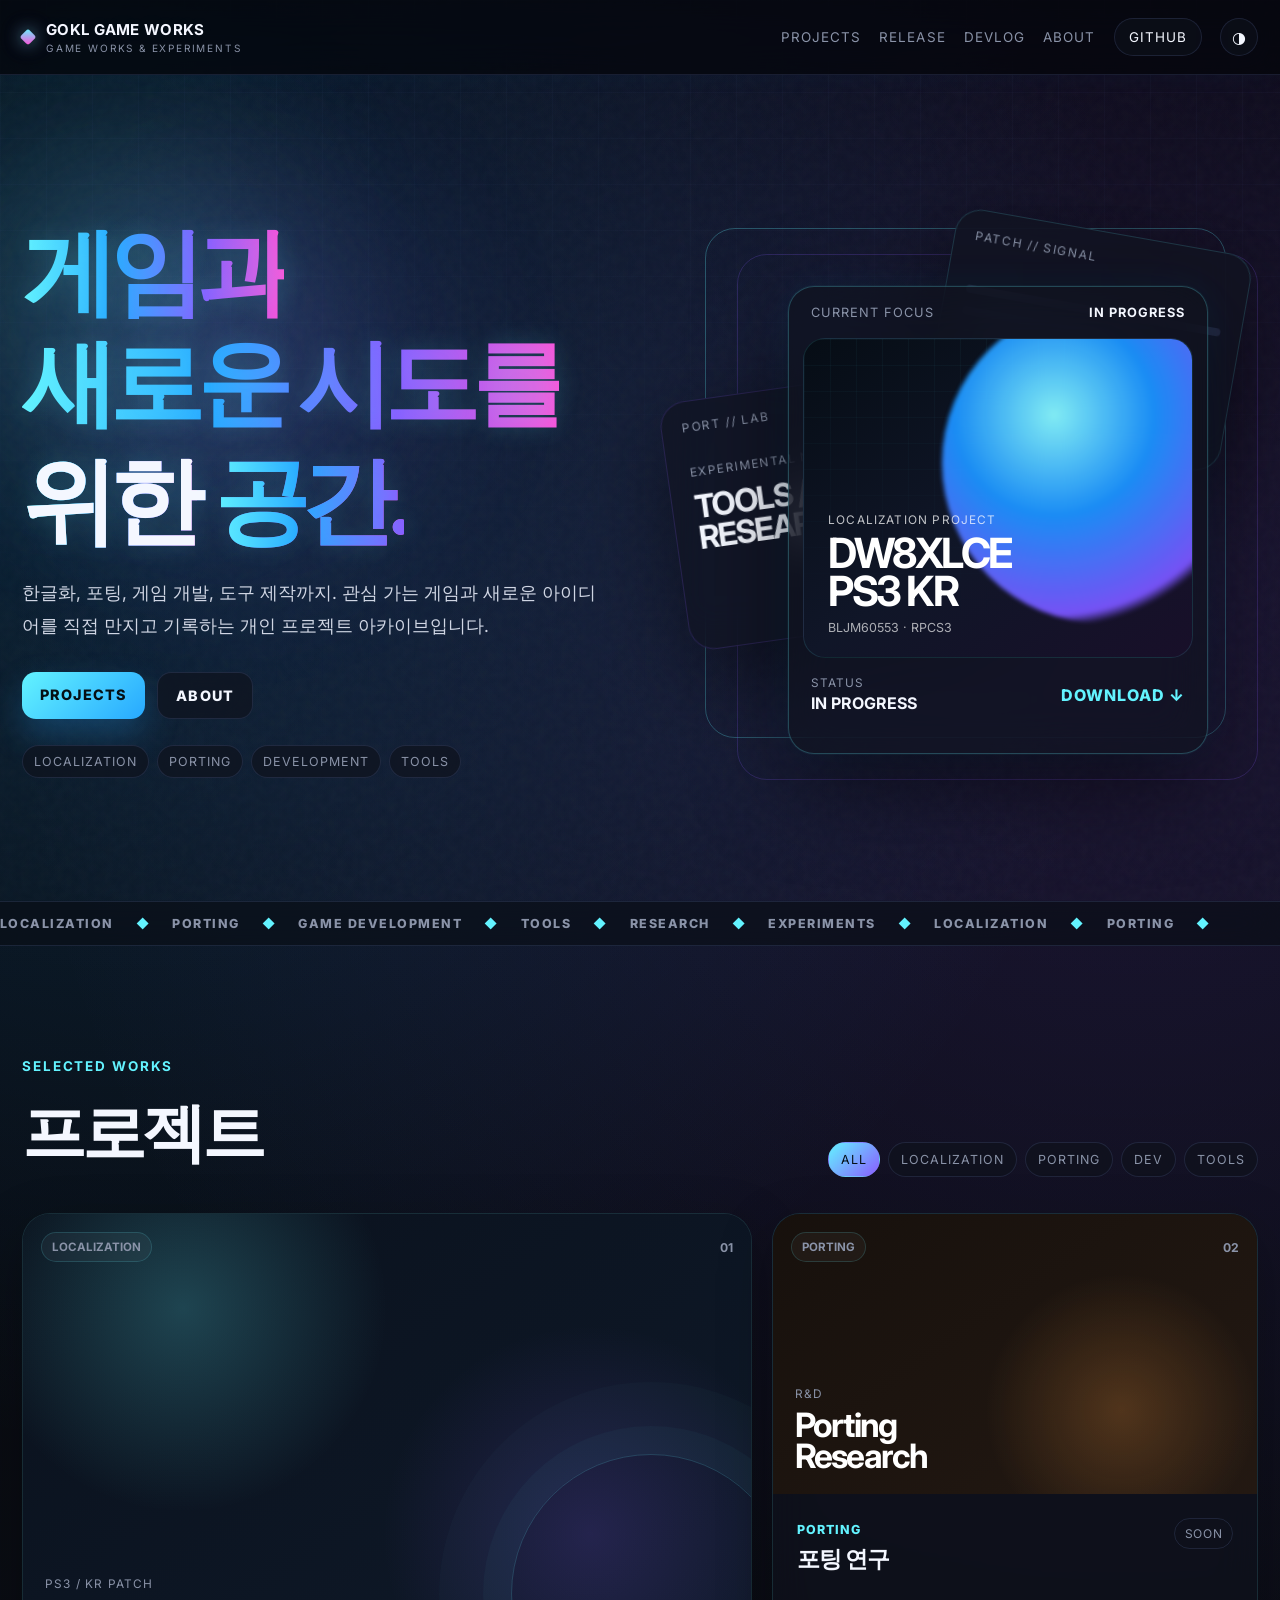
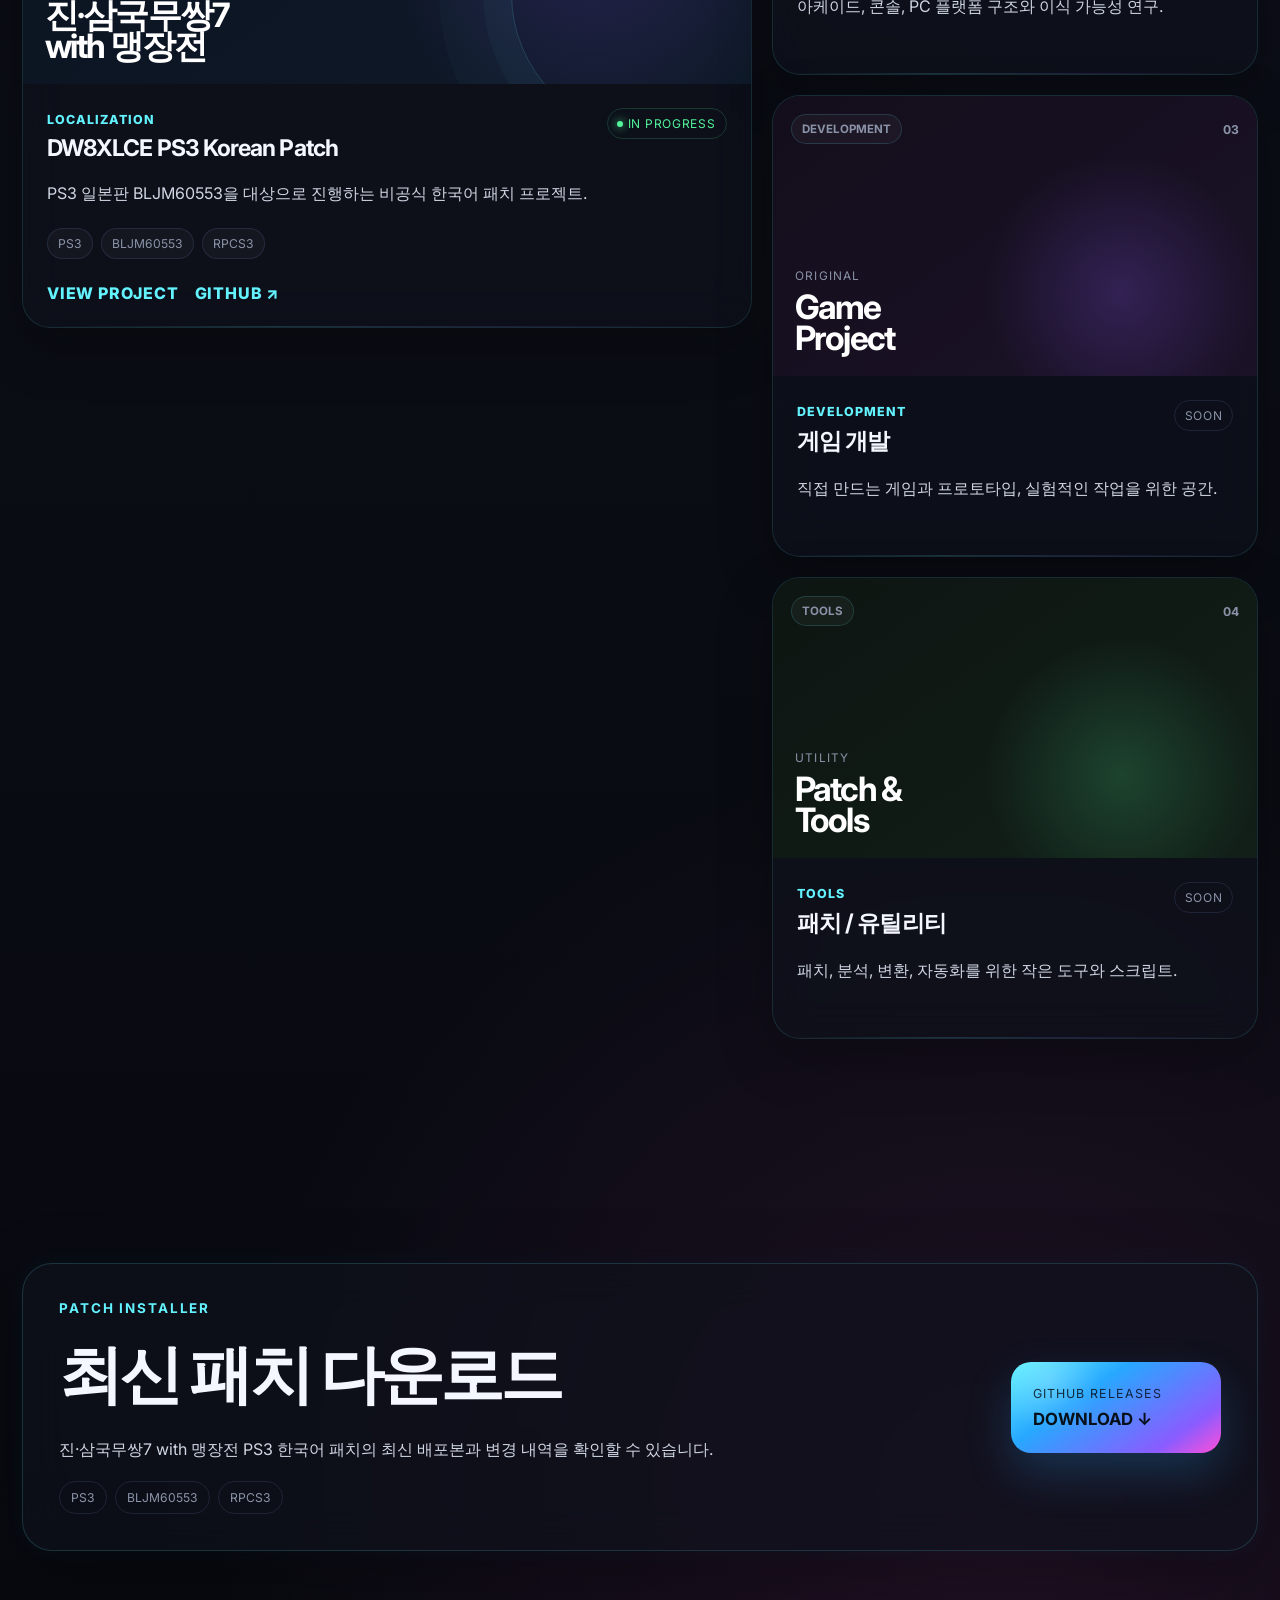
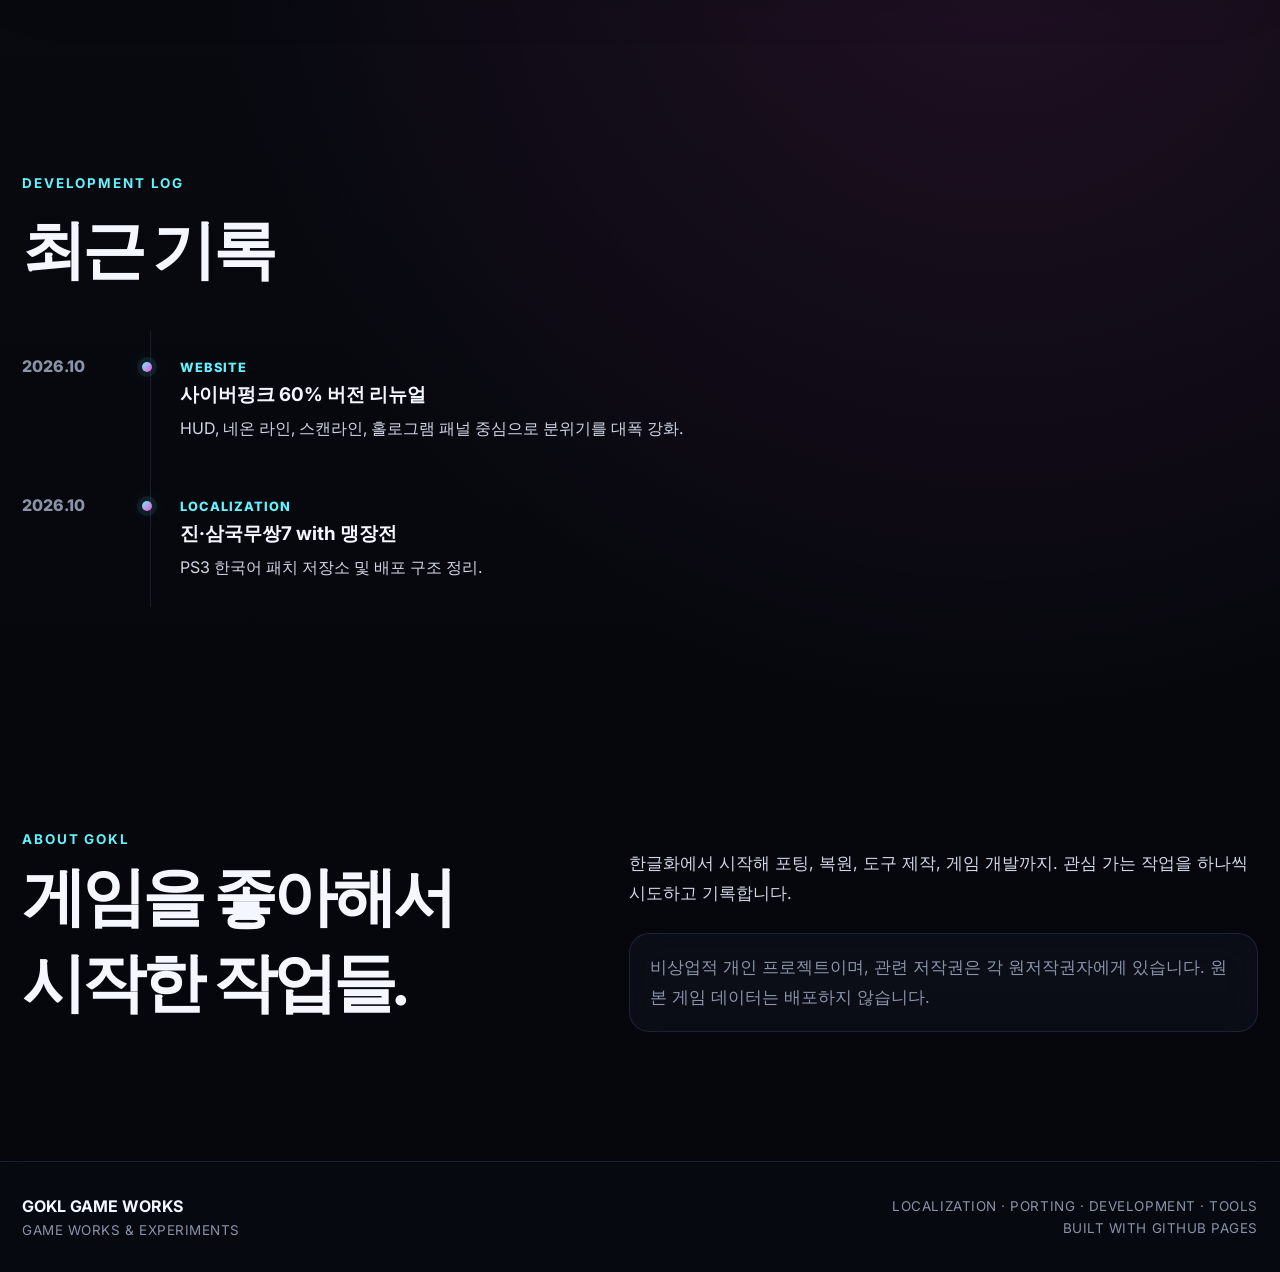
==== commit 6b885ff4: "Add files via upload" ====
--- a/index.html
+++ b/index.html
@@ -101,7 +101,7 @@
               <span>STATUS</span>
               <b>IN PROGRESS</b>
             </div>
-            <a href="projects/dw8xlce.html">OPEN ↗</a>
+            <a href="projects/dw8xlce.html">DOWNLOAD ↓</a>
           </div>
         </div>
       </div>
@@ -246,7 +246,7 @@
     <section class="release shell reveal" id="release">
       <div class="release-panel">
         <div class="release-copy">
-          <p class="eyebrow">LATEST RELEASE</p>
+          <p class="eyebrow">PATCH INSTALLER</p>
           <h2>최신 패치 다운로드</h2>
           <p>진·삼국무쌍7 with 맹장전 PS3 한국어 패치의 최신 배포본과 변경 내역을 확인할 수 있습니다.</p>
           <div class="release-meta">
@@ -256,9 +256,9 @@
           </div>
         </div>
 
-        <a class="release-button" href="https://github.com/gokl-game-works/dw8xlce-ps3-korean-patch/releases/latest">
+        <a class="release-button" href="https://github.com/gokl-game-works/gokl-patch-installer/releases/download/v0.6.1/GOKL_GAME_WORKS_Patch_Installer_v0.6.1_Windows_x64.zip">
           <span>GITHUB RELEASES</span>
-          <b>DOWNLOAD ↗</b>
+          <b>DOWNLOAD ↓</b>
         </a>
       </div>
     </section>
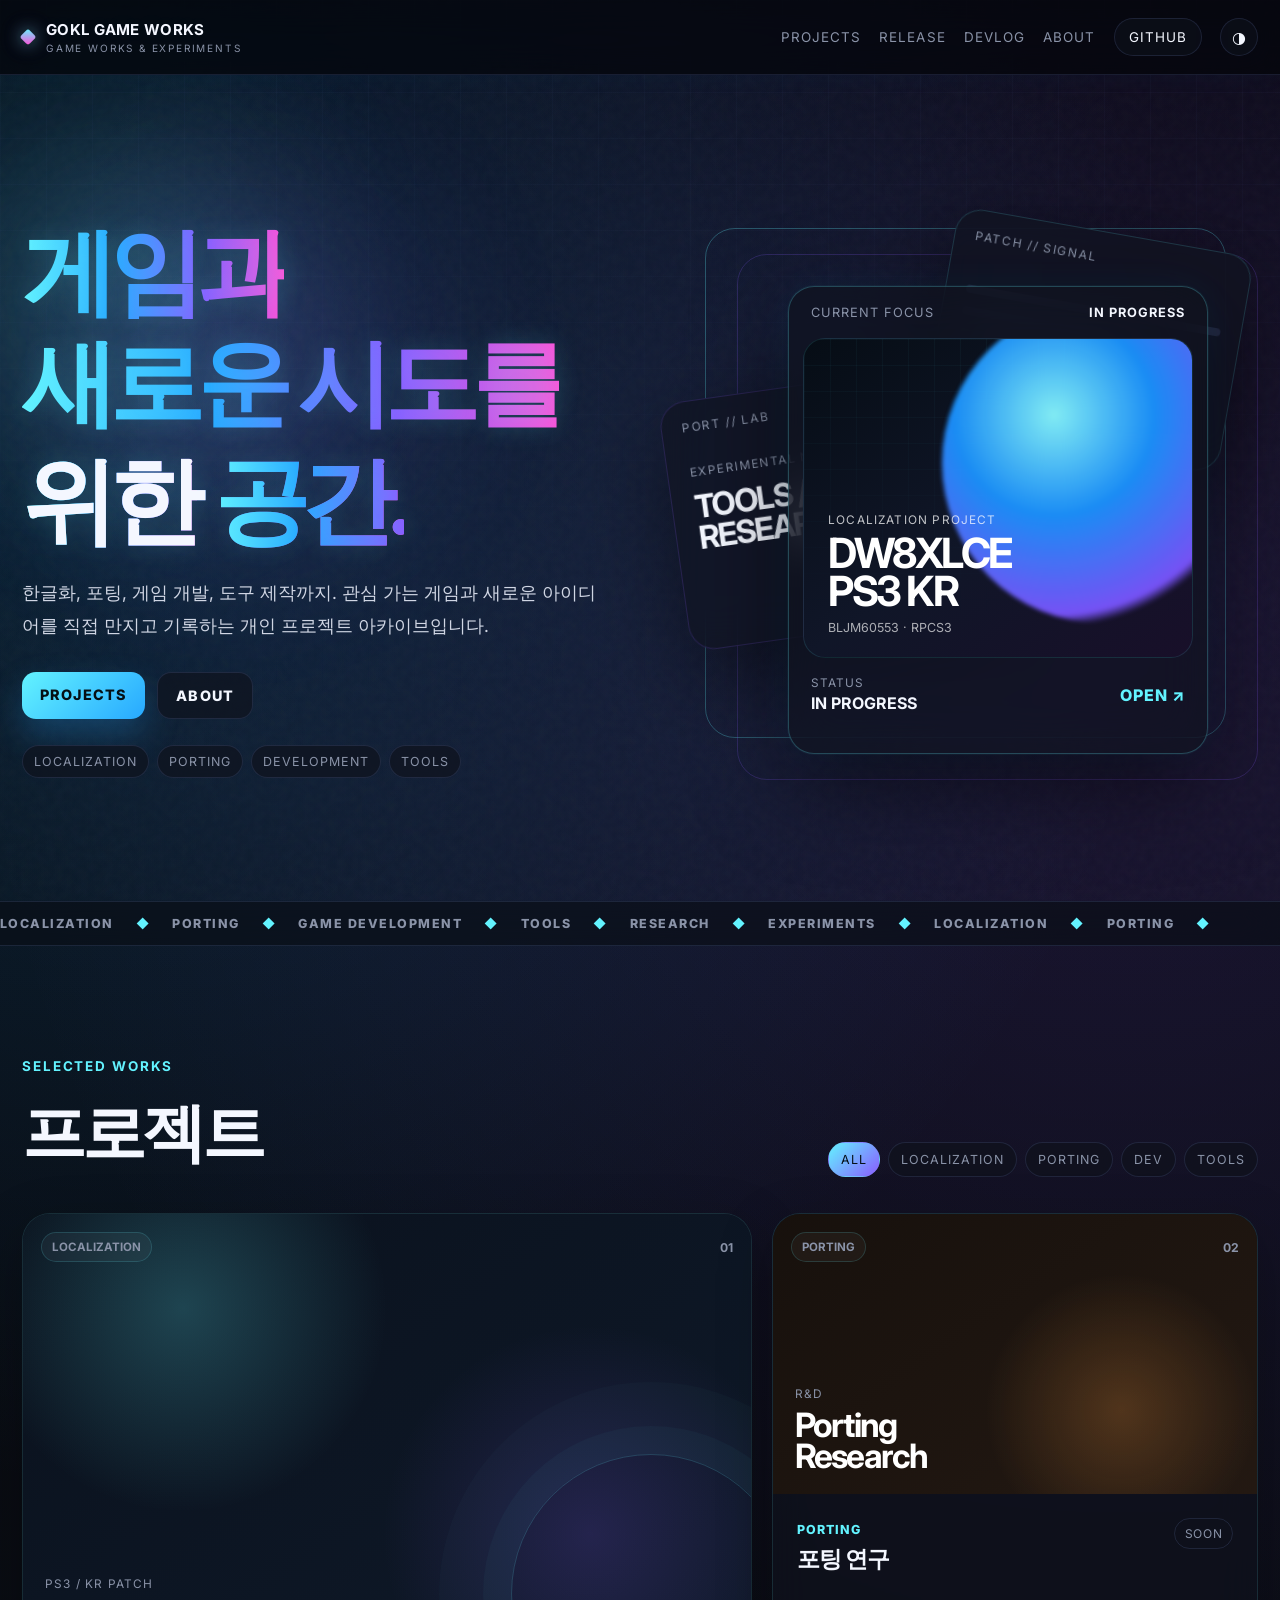
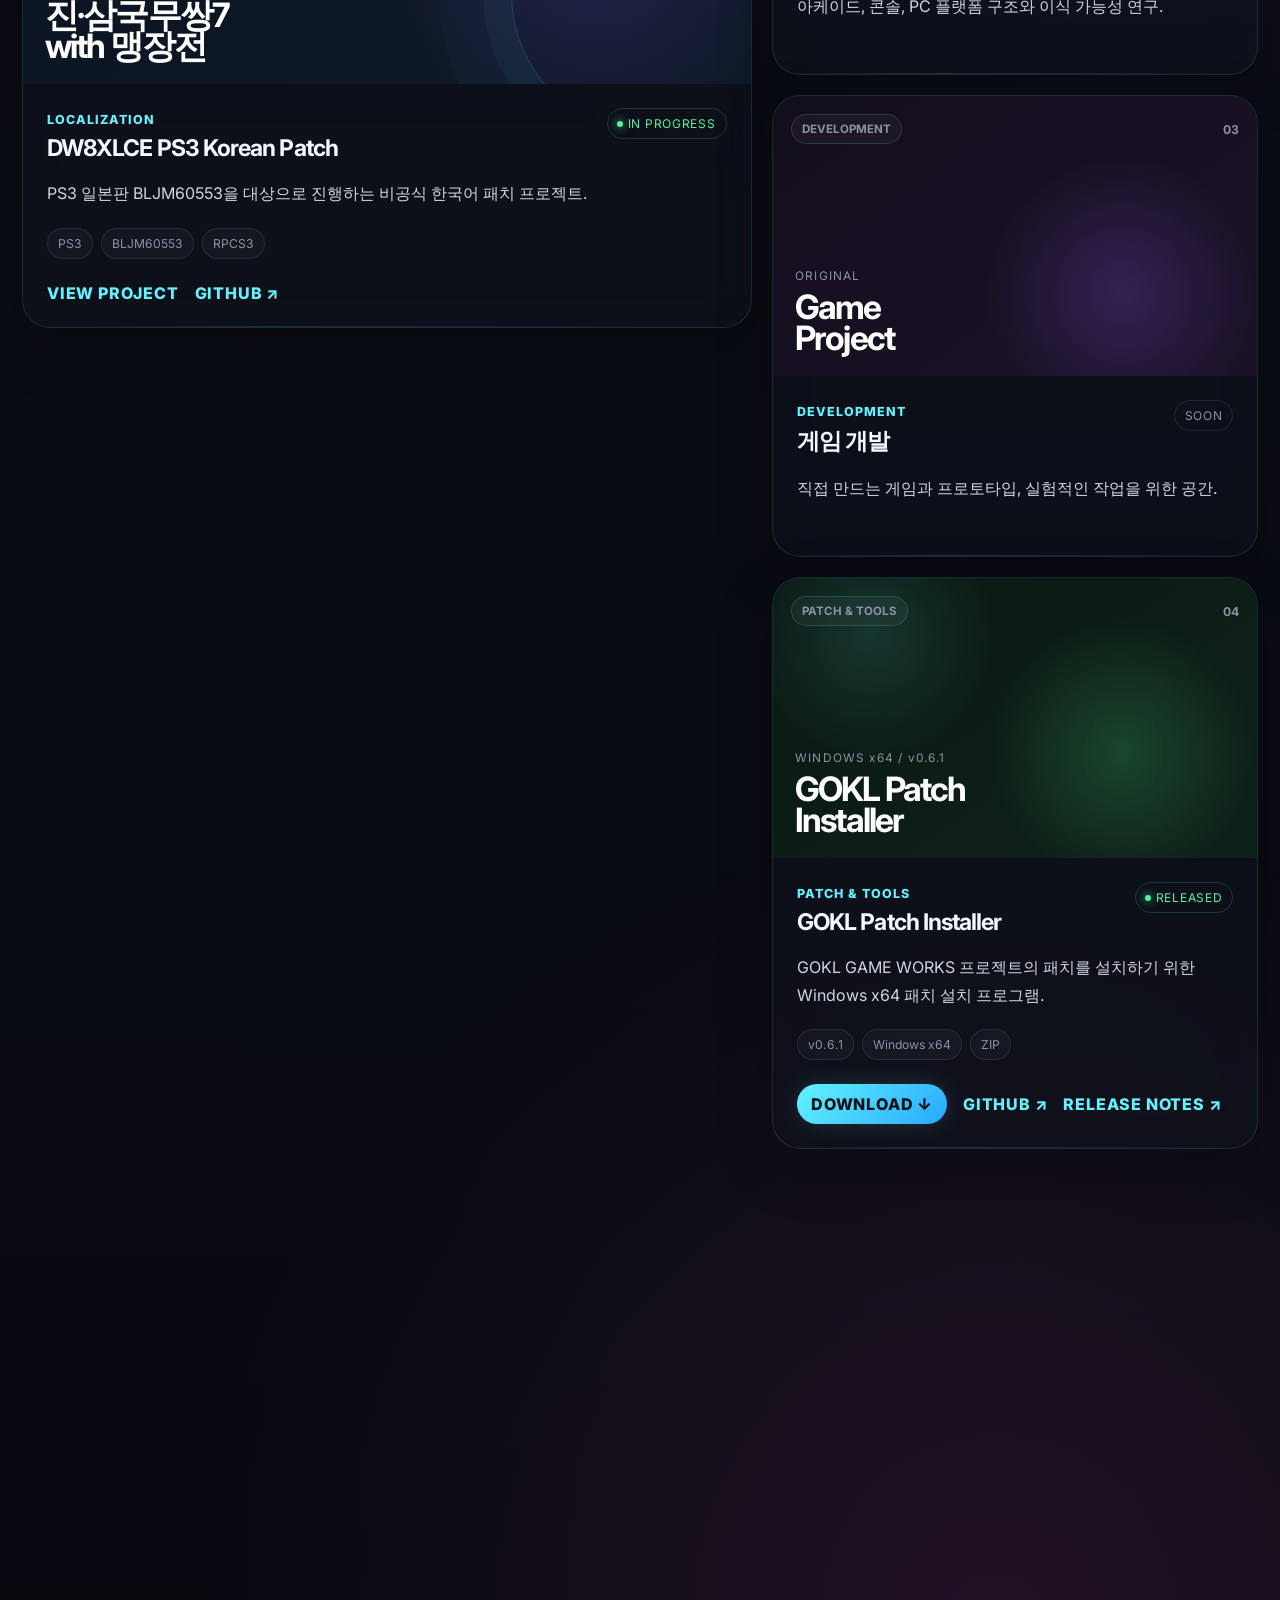
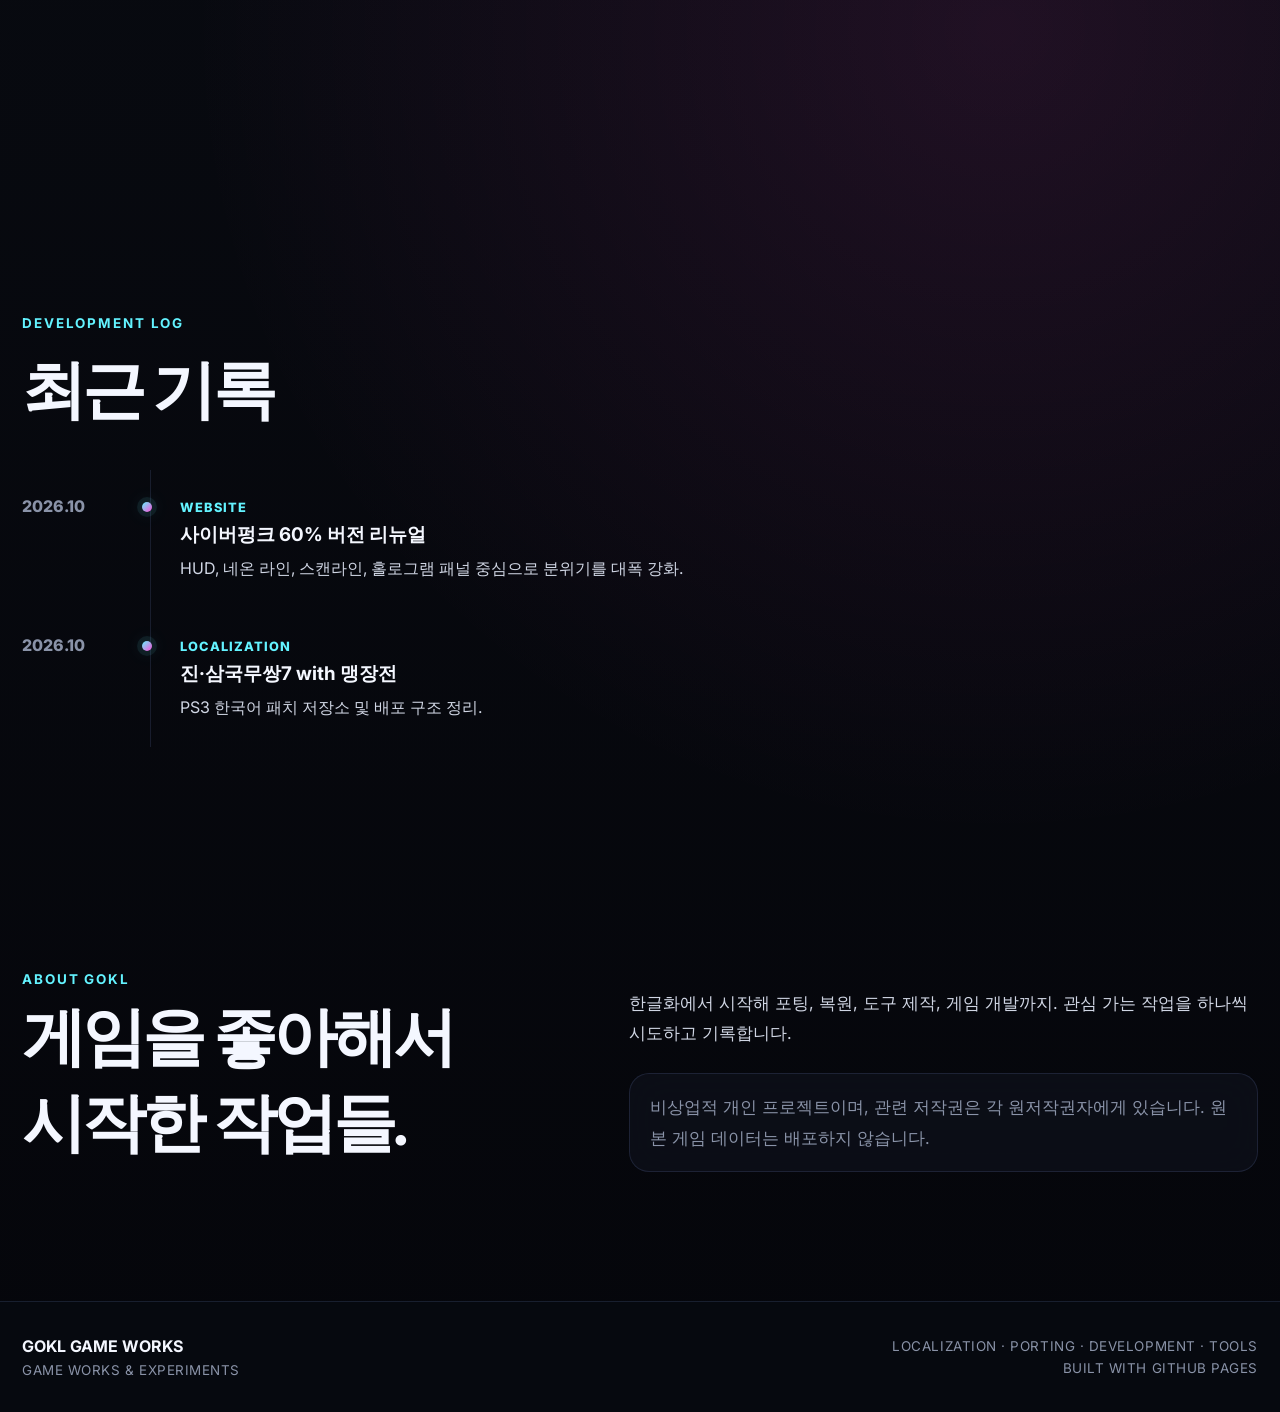
==== commit 8b20dad2: "Add files via upload" ====
--- a/index.html
+++ b/index.html
@@ -101,7 +101,7 @@
               <span>STATUS</span>
               <b>IN PROGRESS</b>
             </div>
-            <a href="projects/dw8xlce.html">DOWNLOAD ↓</a>
+            <a href="projects/dw8xlce.html">OPEN ↗</a>
           </div>
         </div>
       </div>
@@ -218,46 +218,60 @@
           </div>
         </article>
 
-        <article class="project-card tilt-card" data-kind="tools">
+        <article class="project-card tilt-card tool-live-card" data-kind="tools">
           <div class="project-visual visual-green">
             <div class="visual-top">
-              <span class="visual-chip">TOOLS</span>
+              <span class="visual-chip">PATCH &amp; TOOLS</span>
               <span class="visual-no">04</span>
             </div>
             <div class="visual-copy">
-              <small>UTILITY</small>
-              <strong>Patch &<br>Tools</strong>
+              <small>WINDOWS x64 / v0.6.1</small>
+              <strong>GOKL Patch<br>Installer</strong>
             </div>
           </div>
           <div class="project-content compact">
             <div class="project-row-top">
               <div>
-                <span class="project-type">TOOLS</span>
-                <h3>패치 / 유틸리티</h3>
+                <span class="project-type">PATCH &amp; TOOLS</span>
+                <h3>GOKL Patch Installer</h3>
               </div>
-              <span class="status">SOON</span>
-            </div>
-            <p>패치, 분석, 변환, 자동화를 위한 작은 도구와 스크립트.</p>
+              <span class="status active-status">RELEASED</span>
+            </div>
+
+            <p>GOKL GAME WORKS 프로젝트의 패치를 설치하기 위한 Windows x64 패치 설치 프로그램.</p>
+
+            <div class="project-meta">
+              <span>v0.6.1</span>
+              <span>Windows x64</span>
+              <span>ZIP</span>
+            </div>
+
+            <div class="project-links tool-download-links">
+              <a class="tool-download-primary" href="https://github.com/gokl-game-works/gokl-patch-installer/releases/download/v0.6.1/GOKL_GAME_WORKS_Patch_Installer_v0.6.1_Windows_x64.zip">DOWNLOAD ↓</a>
+              <a href="https://github.com/gokl-game-works/gokl-patch-installer">GITHUB ↗</a>
+              <a href="https://github.com/gokl-game-works/gokl-patch-installer/releases/tag/v0.6.1">RELEASE NOTES ↗</a>
+            </div>
           </div>
         </article>
       </div>
     </section>
 
     <section class="release shell reveal" id="release">
-      <div class="release-panel">
+      <div class="release-panel tool-release-panel">
         <div class="release-copy">
-          <p class="eyebrow">PATCH INSTALLER</p>
-          <h2>최신 패치 다운로드</h2>
-          <p>진·삼국무쌍7 with 맹장전 PS3 한국어 패치의 최신 배포본과 변경 내역을 확인할 수 있습니다.</p>
+          <p class="eyebrow">PATCH &amp; TOOLS · LATEST RELEASE</p>
+          <h2>GOKL Patch Installer</h2>
+          <p>현재 공개 버전은 <strong>v0.6.1</strong>입니다. Windows x64용 ZIP 파일을 바로 다운로드할 수 있습니다.</p>
           <div class="release-meta">
-            <span>PS3</span>
-            <span>BLJM60553</span>
-            <span>RPCS3</span>
-          </div>
+            <span>v0.6.1</span>
+            <span>Windows x64</span>
+            <span>ZIP</span>
+          </div>
+          <a class="release-notes-link" href="https://github.com/gokl-game-works/gokl-patch-installer/releases/tag/v0.6.1">릴리즈 정보 보기 ↗</a>
         </div>
 
         <a class="release-button" href="https://github.com/gokl-game-works/gokl-patch-installer/releases/download/v0.6.1/GOKL_GAME_WORKS_Patch_Installer_v0.6.1_Windows_x64.zip">
-          <span>GITHUB RELEASES</span>
+          <span>PATCH INSTALLER</span>
           <b>DOWNLOAD ↓</b>
         </a>
       </div>
--- a/assets/style.css
+++ b/assets/style.css
@@ -1341,3 +1341,45 @@
     grid-template-columns:1fr;
   }
 }
+
+
+/* Live Patch & Tools project */
+.tool-live-card .visual-green{
+  background:
+    radial-gradient(circle at 72% 62%, rgba(52,199,89,.28), transparent 34%),
+    radial-gradient(circle at 22% 22%, rgba(90,200,250,.18), transparent 28%),
+    linear-gradient(145deg, rgba(238,251,243,.9), rgba(216,245,228,.7));
+}
+body:not(.light) .tool-live-card .visual-green{
+  background:
+    radial-gradient(circle at 72% 62%, rgba(82,244,156,.18), transparent 34%),
+    radial-gradient(circle at 20% 20%, rgba(99,243,255,.12), transparent 28%),
+    linear-gradient(145deg, rgba(10,25,17,.96), rgba(14,34,24,.98));
+}
+.tool-download-links{
+  align-items:center;
+}
+.tool-download-primary{
+  display:inline-flex;
+  align-items:center;
+  justify-content:center;
+  padding:10px 14px;
+  border-radius:999px;
+  background:#111;
+  color:#fff !important;
+  font-weight:800 !important;
+}
+body:not(.light) .tool-download-primary{
+  background:linear-gradient(135deg,var(--cyan),var(--blue));
+  color:#041015 !important;
+  box-shadow:0 0 22px rgba(99,243,255,.16);
+}
+.release-notes-link{
+  display:inline-block;
+  margin-top:18px;
+  color:var(--blue);
+  font-weight:700;
+}
+body:not(.light) .release-notes-link{
+  color:var(--cyan);
+}
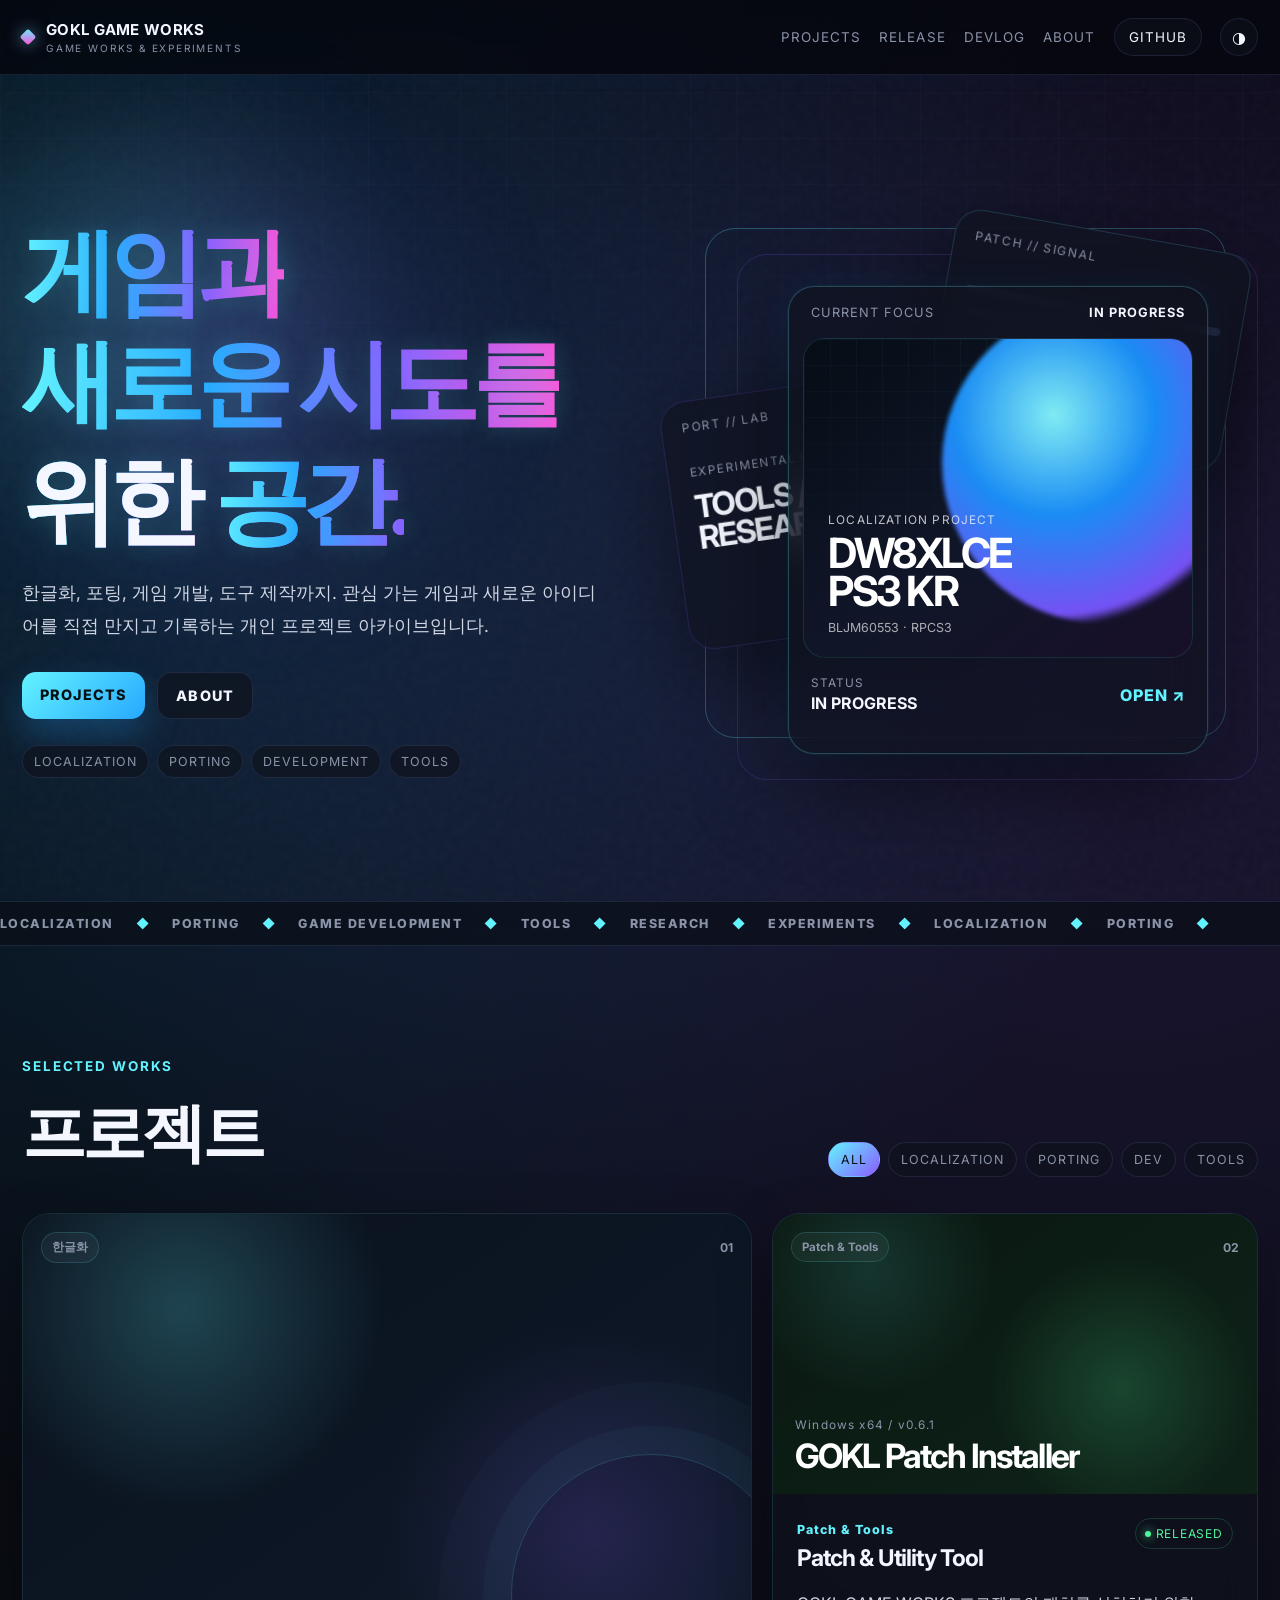
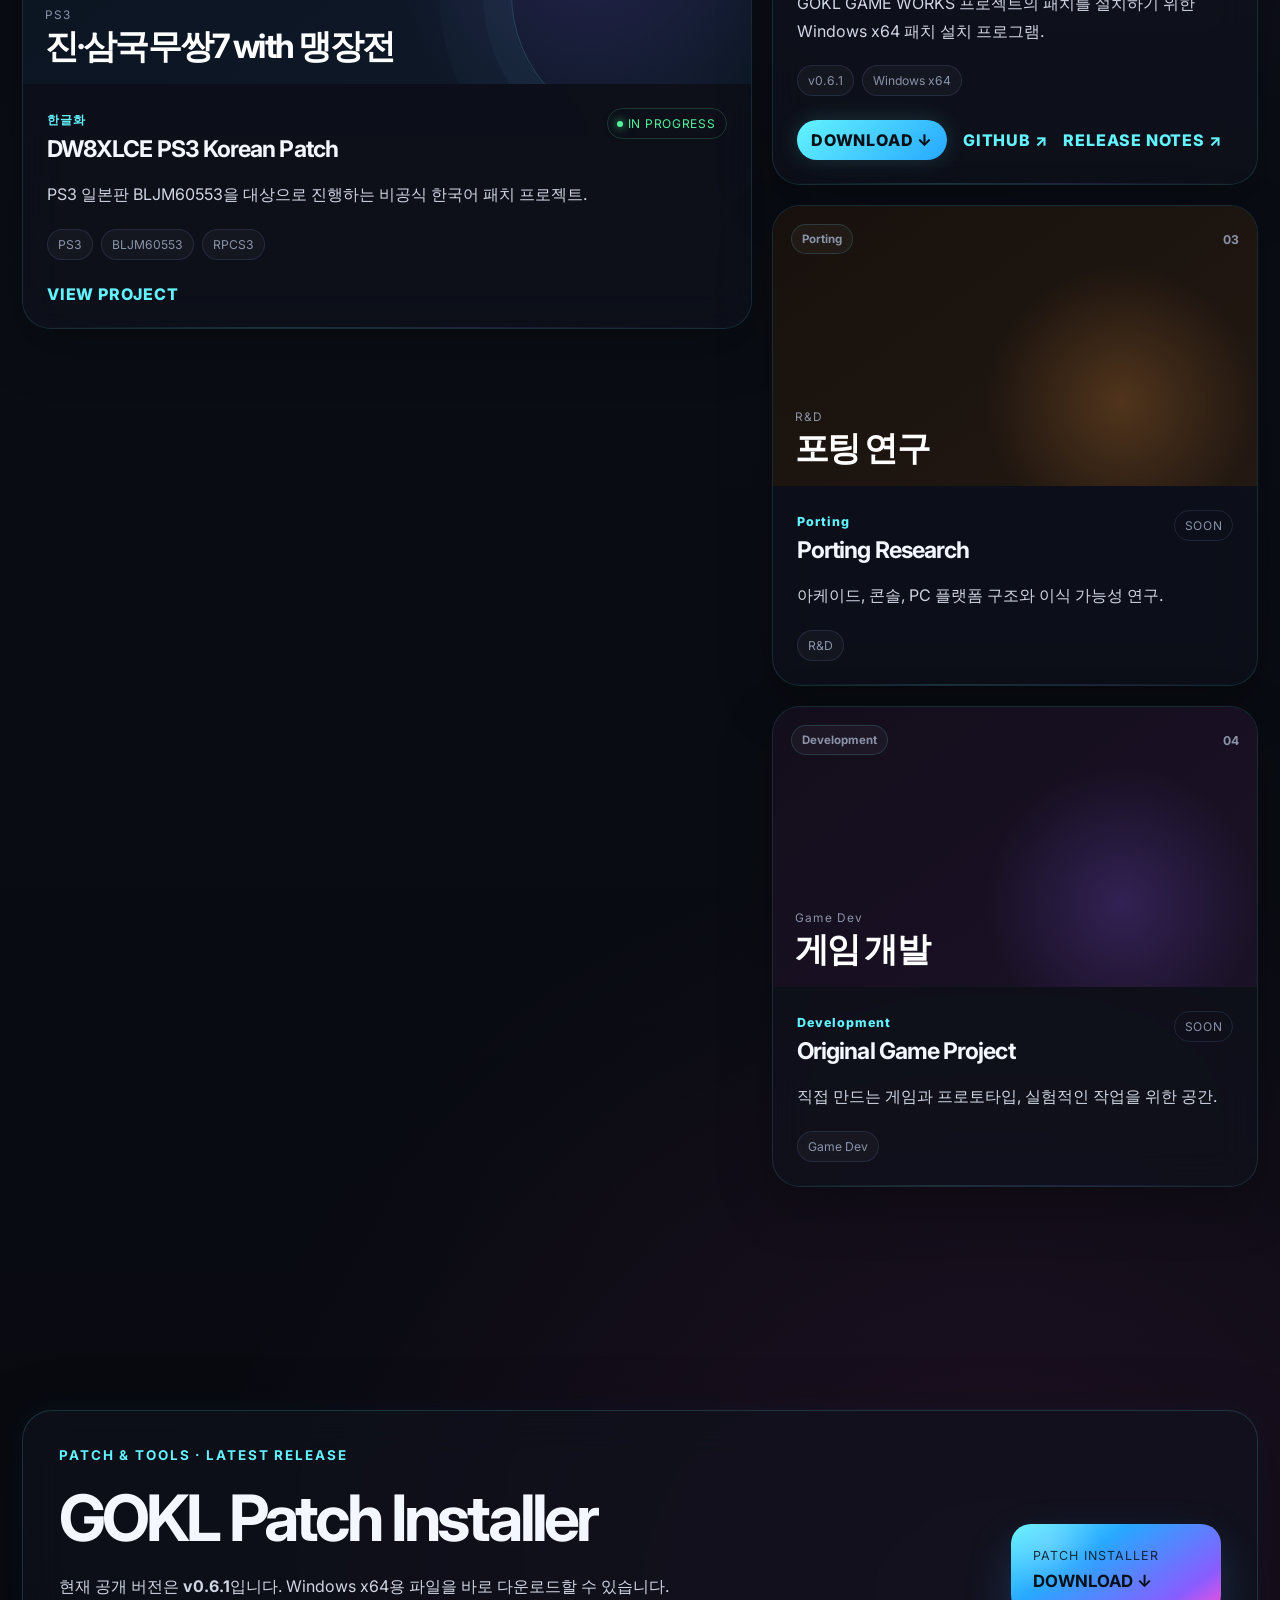
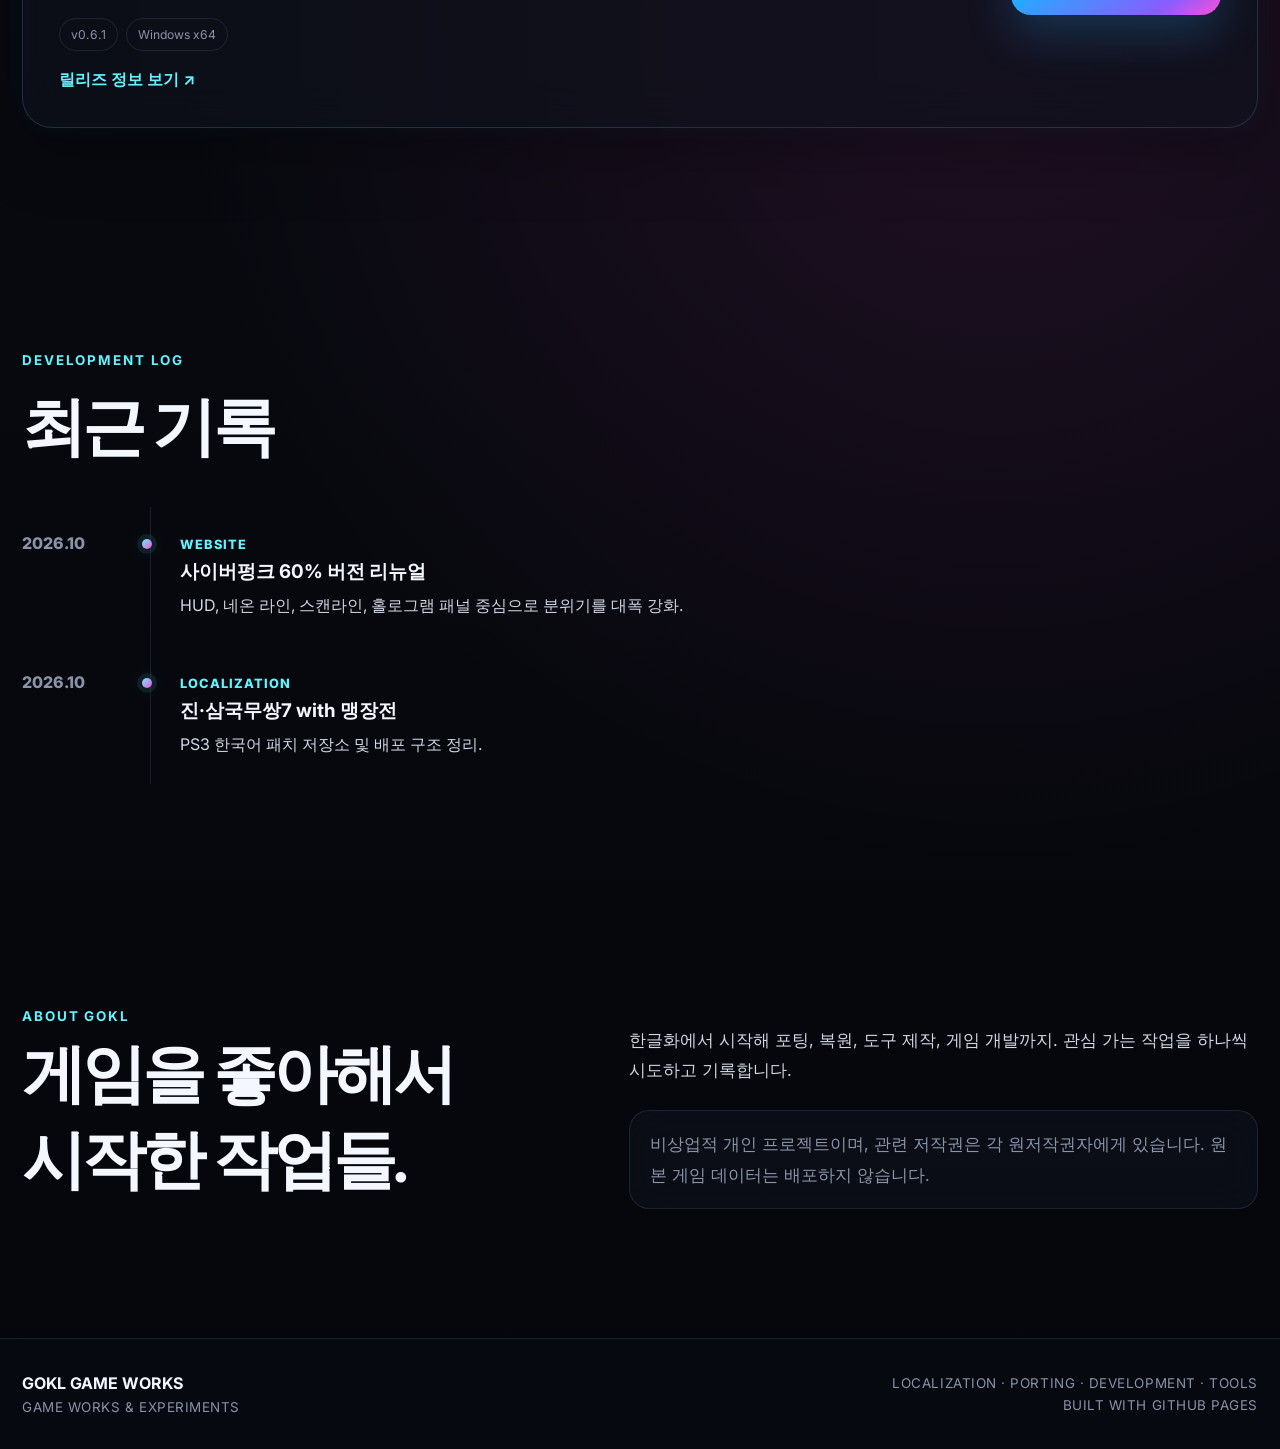
==== commit b526f5a9: "Add files via upload" ====
--- a/index.html
+++ b/index.html
@@ -135,147 +135,12 @@
         </div>
       </div>
 
-      <div class="project-grid">
-        <article class="project-card featured tilt-card" data-kind="localization">
-          <div class="project-visual visual-blue">
-            <div class="visual-top">
-              <span class="visual-chip">LOCALIZATION</span>
-              <span class="visual-no">01</span>
-            </div>
-            <div class="visual-hud"></div>
-            <div class="visual-copy">
-              <small>PS3 / KR PATCH</small>
-              <strong>진·삼국무쌍7<br>with 맹장전</strong>
-            </div>
-          </div>
-          <div class="project-content">
-            <div class="project-row-top">
-              <div>
-                <span class="project-type">LOCALIZATION</span>
-                <h3>DW8XLCE PS3 Korean Patch</h3>
-              </div>
-              <span class="status active-status">IN PROGRESS</span>
-            </div>
-
-            <p>PS3 일본판 BLJM60553을 대상으로 진행하는 비공식 한국어 패치 프로젝트.</p>
-
-            <div class="project-meta">
-              <span>PS3</span>
-              <span>BLJM60553</span>
-              <span>RPCS3</span>
-            </div>
-
-            <div class="project-links">
-              <a href="projects/dw8xlce.html">VIEW PROJECT</a>
-              <a href="https://github.com/gokl-game-works/dw8xlce-ps3-korean-patch">GITHUB ↗</a>
-            </div>
-          </div>
-        </article>
-
-        <article class="project-card tilt-card" data-kind="porting">
-          <div class="project-visual visual-orange">
-            <div class="visual-top">
-              <span class="visual-chip">PORTING</span>
-              <span class="visual-no">02</span>
-            </div>
-            <div class="visual-copy">
-              <small>R&D</small>
-              <strong>Porting<br>Research</strong>
-            </div>
-          </div>
-          <div class="project-content compact">
-            <div class="project-row-top">
-              <div>
-                <span class="project-type">PORTING</span>
-                <h3>포팅 연구</h3>
-              </div>
-              <span class="status">SOON</span>
-            </div>
-            <p>아케이드, 콘솔, PC 플랫폼 구조와 이식 가능성 연구.</p>
-          </div>
-        </article>
-
-        <article class="project-card tilt-card" data-kind="development">
-          <div class="project-visual visual-purple">
-            <div class="visual-top">
-              <span class="visual-chip">DEVELOPMENT</span>
-              <span class="visual-no">03</span>
-            </div>
-            <div class="visual-copy">
-              <small>ORIGINAL</small>
-              <strong>Game<br>Project</strong>
-            </div>
-          </div>
-          <div class="project-content compact">
-            <div class="project-row-top">
-              <div>
-                <span class="project-type">DEVELOPMENT</span>
-                <h3>게임 개발</h3>
-              </div>
-              <span class="status">SOON</span>
-            </div>
-            <p>직접 만드는 게임과 프로토타입, 실험적인 작업을 위한 공간.</p>
-          </div>
-        </article>
-
-        <article class="project-card tilt-card tool-live-card" data-kind="tools">
-          <div class="project-visual visual-green">
-            <div class="visual-top">
-              <span class="visual-chip">PATCH &amp; TOOLS</span>
-              <span class="visual-no">04</span>
-            </div>
-            <div class="visual-copy">
-              <small>WINDOWS x64 / v0.6.1</small>
-              <strong>GOKL Patch<br>Installer</strong>
-            </div>
-          </div>
-          <div class="project-content compact">
-            <div class="project-row-top">
-              <div>
-                <span class="project-type">PATCH &amp; TOOLS</span>
-                <h3>GOKL Patch Installer</h3>
-              </div>
-              <span class="status active-status">RELEASED</span>
-            </div>
-
-            <p>GOKL GAME WORKS 프로젝트의 패치를 설치하기 위한 Windows x64 패치 설치 프로그램.</p>
-
-            <div class="project-meta">
-              <span>v0.6.1</span>
-              <span>Windows x64</span>
-              <span>ZIP</span>
-            </div>
-
-            <div class="project-links tool-download-links">
-              <a class="tool-download-primary" href="https://github.com/gokl-game-works/gokl-patch-installer/releases/download/v0.6.1/GOKL_GAME_WORKS_Patch_Installer_v0.6.1_Windows_x64.zip">DOWNLOAD ↓</a>
-              <a href="https://github.com/gokl-game-works/gokl-patch-installer">GITHUB ↗</a>
-              <a href="https://github.com/gokl-game-works/gokl-patch-installer/releases/tag/v0.6.1">RELEASE NOTES ↗</a>
-            </div>
-          </div>
-        </article>
-      </div>
-    </section>
-
-    <section class="release shell reveal" id="release">
-      <div class="release-panel tool-release-panel">
-        <div class="release-copy">
-          <p class="eyebrow">PATCH &amp; TOOLS · LATEST RELEASE</p>
-          <h2>GOKL Patch Installer</h2>
-          <p>현재 공개 버전은 <strong>v0.6.1</strong>입니다. Windows x64용 ZIP 파일을 바로 다운로드할 수 있습니다.</p>
-          <div class="release-meta">
-            <span>v0.6.1</span>
-            <span>Windows x64</span>
-            <span>ZIP</span>
-          </div>
-          <a class="release-notes-link" href="https://github.com/gokl-game-works/gokl-patch-installer/releases/tag/v0.6.1">릴리즈 정보 보기 ↗</a>
-        </div>
-
-        <a class="release-button" href="https://github.com/gokl-game-works/gokl-patch-installer/releases/download/v0.6.1/GOKL_GAME_WORKS_Patch_Installer_v0.6.1_Windows_x64.zip">
-          <span>PATCH INSTALLER</span>
-          <b>DOWNLOAD ↓</b>
-        </a>
-      </div>
-    </section>
+      <div class="project-grid" id="projectGrid">
+        <div class="project-loading" id="projectLoading">프로젝트 데이터를 불러오는 중...</div>
+      </div>
+    </section>
+
+    <section class="release shell reveal" id="release"><div id="latestReleaseMount"></div></section>
 
     <section class="devlog shell reveal" id="devlog">
       <div class="section-head">
--- a/assets/style.css
+++ b/assets/style.css
@@ -1383,3 +1383,16 @@
 body:not(.light) .release-notes-link{
   color:var(--cyan);
 }
+
+.project-loading,.project-empty,.project-load-error{
+  grid-column:1/-1;min-height:220px;display:flex;align-items:center;justify-content:center;flex-direction:column;gap:8px;
+  text-align:center;border:1px solid var(--line);border-radius:28px;background:var(--surface);color:var(--muted);padding:30px;
+}
+.tool-download-primary{
+  display:inline-flex;align-items:center;justify-content:center;padding:10px 14px;border-radius:999px;background:#111;color:#fff!important;font-weight:800!important;
+}
+body:not(.light) .tool-download-primary{
+  background:linear-gradient(135deg,var(--cyan),var(--blue));color:#041015!important;box-shadow:0 0 22px rgba(99,243,255,.16);
+}
+.release-notes-link{display:inline-block;margin-top:18px;color:var(--blue);font-weight:700}
+body:not(.light) .release-notes-link{color:var(--cyan)}
